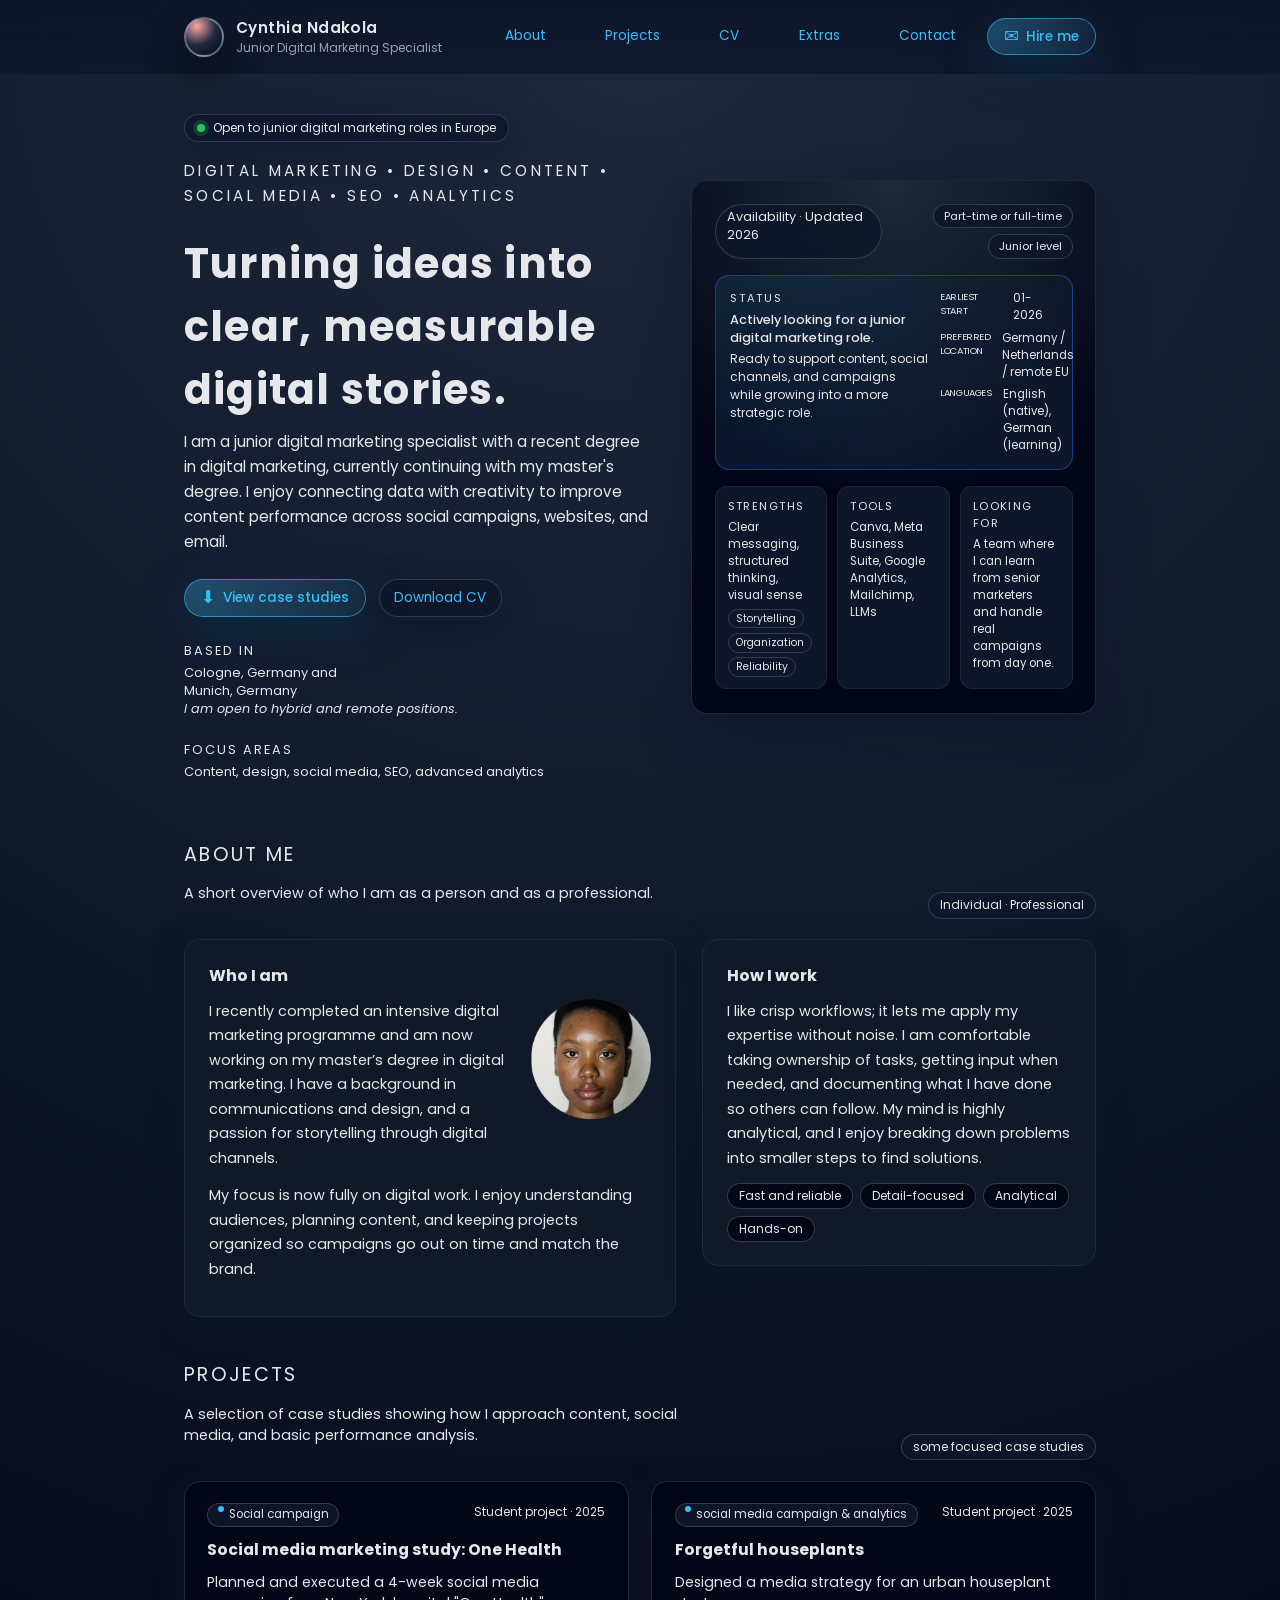
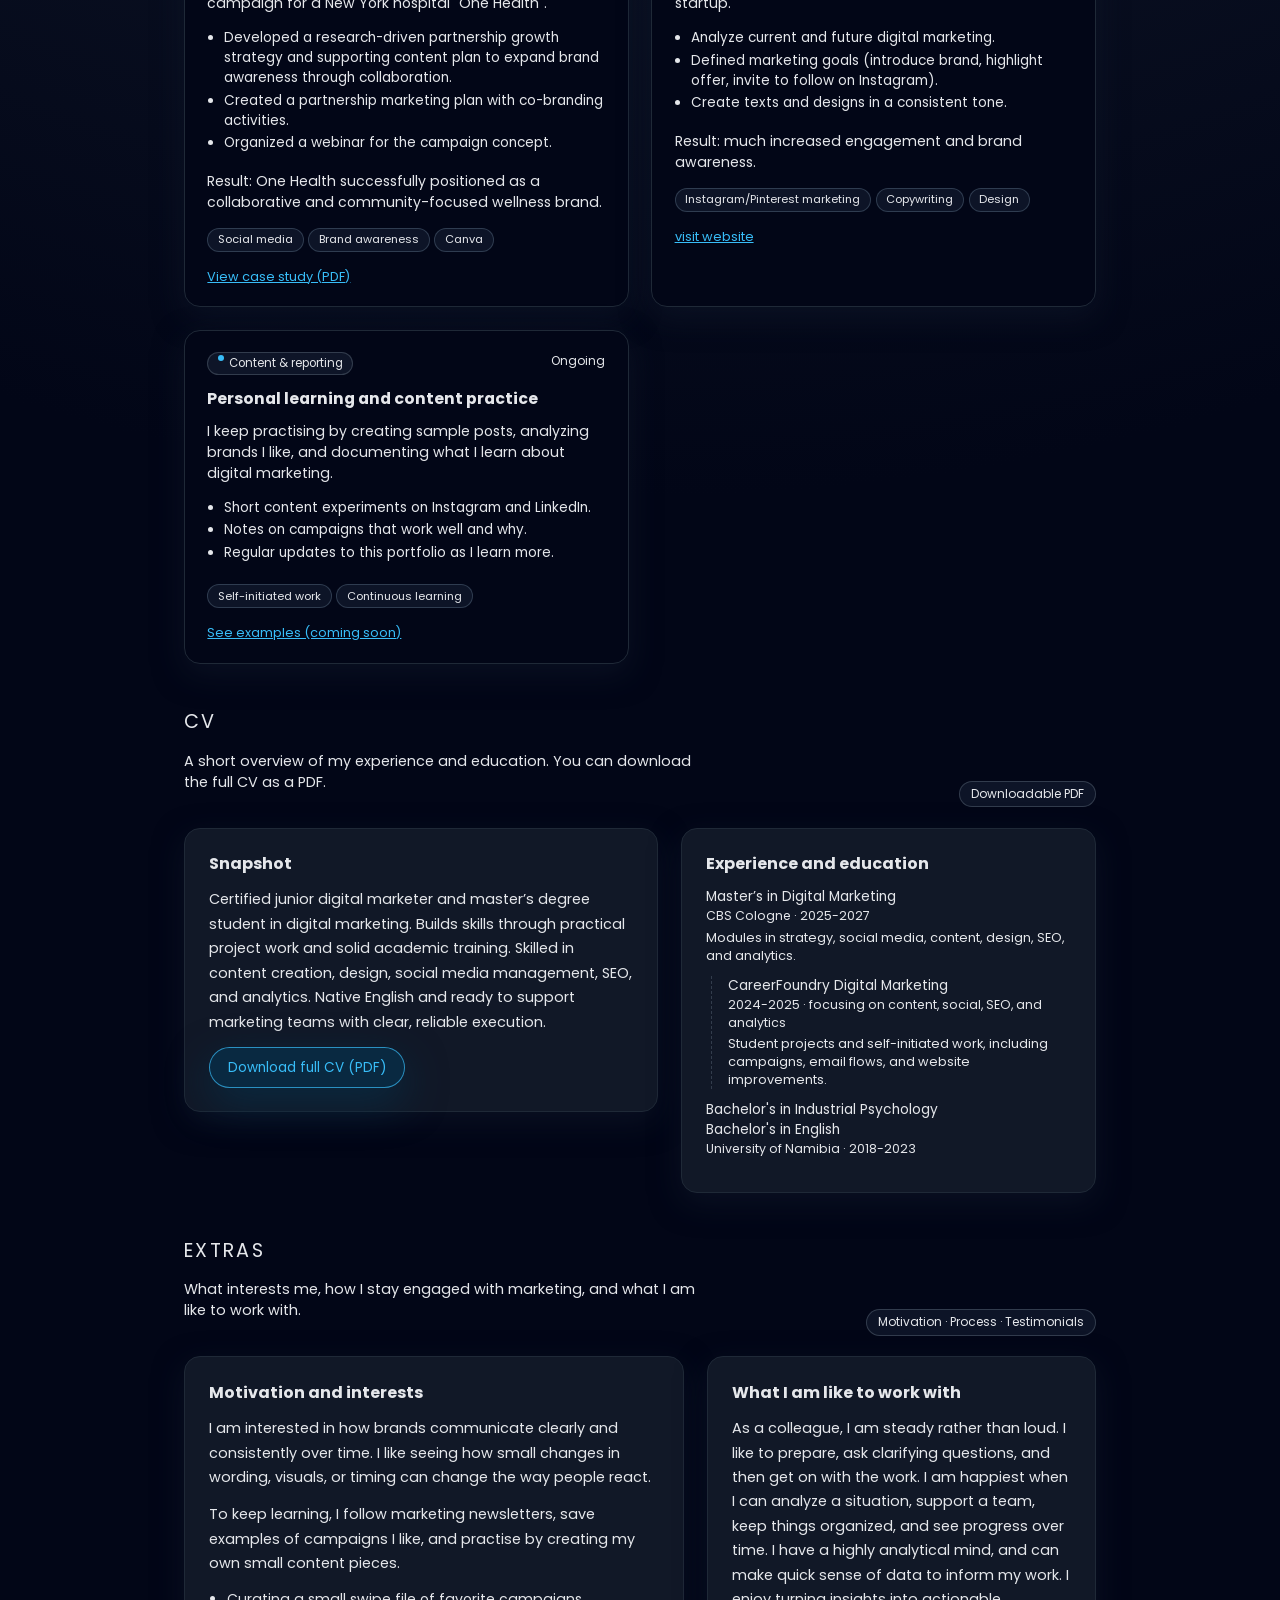
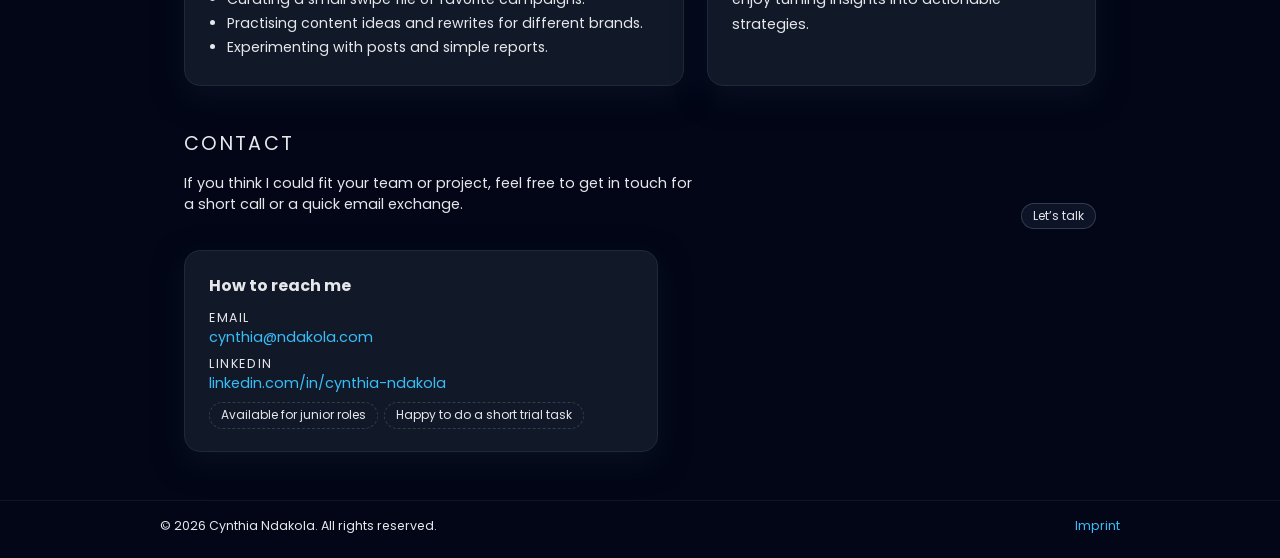
==== index.html @ d436a1d3 "move picture down" ====
<!DOCTYPE html>
<html lang="en">
<head>
  <meta charset="UTF-8">
  <title>Cynthia Ndakola – Junior Digital Marketing Specialist</title>
  <meta name="viewport" content="width=device-width, initial-scale=1">
  <meta name="description" content="Portfolio and CV of junior digital marketing specialist Cynthia Ndakola.">
  <link href="https://fonts.googleapis.com/css2?family=Poppins:wght@400;500;600;700&display=swap" rel="stylesheet">
  <style>
    :root {
      --bg: #0f172a;
      --bg-alt: #111827;
      --card: #020617;
      --accent: #38bdf8;
      --accent-soft: rgba(56, 189, 248, 0.12);
      --text: #e5e7eb;
      --muted: #9ca3af;
      --border: #1f2937;
      --radius-lg: 16px;
      --radius-full: 999px;
      --shadow-soft: 0 18px 45px rgba(15, 23, 42, 0.75);
      --shadow-subtle: 0 10px 30px rgba(15, 23, 42, 0.6);
      --max-width: 960px;
    }

    * {
      box-sizing: border-box;
    }

    body {
      margin: 0;
      font-family: 'Poppins', system-ui, -apple-system, BlinkMacSystemFont, "SF Pro Text", "Segoe UI", sans-serif;
      background: radial-gradient(circle at top, #1e293b 0, #020617 55%, #020617 100%);
      color: var(--text);
      -webkit-font-smoothing: antialiased;
    }

    a {
      color: var(--accent);
      text-decoration: none;
    }

    a:hover {
      text-decoration: underline;
    }

    .page {
      min-height: 100vh;
      display: flex;
      flex-direction: column;
    }

    header {
      position: sticky;
      top: 0;
      z-index: 20;
      backdrop-filter: blur(18px);
      background: linear-gradient(to bottom, rgba(15, 23, 42, 0.98), rgba(15, 23, 42, 0.9));
      border-bottom: 1px solid rgba(15, 23, 42, 0.9);
    }

    .nav-inner {
      max-width: var(--max-width);
      margin: 0 auto;
      padding: 1rem 1.5rem;
      display: flex;
      align-items: center;
      justify-content: space-between;
      gap: 1.5rem;
    }

    .nav-brand {
      display: flex;
      align-items: center;
      gap: 0.75rem;
    }

    .avatar {
      width: 40px;
      height: 40px;
      border-radius: 50%;
      border: 2px solid rgba(148, 163, 184, 0.6);
      background: radial-gradient(circle at 30% 20%, #fca5a5, #1e293b 50%, #020617 100%);
      box-shadow: 0 0 0 1px rgba(15, 23, 42, 0.8), 0 18px 35px rgba(0, 0, 0, 0.6);
    }

    .nav-title {
      font-size: 0.95rem;
      font-weight: 600;
      letter-spacing: 0.03em;
    }

    .nav-subtitle {
      font-size: 0.75rem;
      color: var(--muted);
    }

    nav ul {
      display: flex;
      list-style: none;
      padding: 0;
      margin: 0;
      gap: 1rem;
      font-size: 0.85rem;
    }

    nav a {
      padding: 0.4rem 0.9rem;
      border-radius: var(--radius-full);
      border: 1px solid transparent;
      background: transparent;
      text-decoration: none;
      colour: var(--text);
      display: inline-flex;
      align-items: center;
      gap: 0.4rem;
    }

    nav a span.dot {
      width: 6px;
      height: 6px;
      border-radius: 50%;
      background: var(--accent);
      opacity: 0;
      transform: scale(0.5);
      transition: opacity 0.18s ease, transform 0.18s ease;
    }

    nav a:hover span.dot,
    nav a:focus-visible span.dot {
      opacity: 1;
      transform: scale(1);
    }

    nav a:hover,
    nav a:focus-visible {
      background: rgba(15, 23, 42, 0.8);
      border-color: rgba(55, 65, 81, 0.9);
      outline: none;
    }

    .primary-btn {
      padding: 0.45rem 1rem;
      border-radius: var(--radius-full);
      border: 1px solid rgba(56, 189, 248, 0.6);
      background: radial-gradient(circle at 0 0, rgba(56, 189, 248, 0.32), rgba(56, 189, 248, 0.08));
      colour: var(--text);
      font-size: 0.85rem;
      font-weight: 500;
      display: inline-flex;
      align-items: center;
      gap: 0.45rem;
      text-decoration: none;
      box-shadow: 0 14px 40px rgba(8, 47, 73, 0.7);
      transition: transform 0.16s ease, box-shadow 0.16s ease, border-color 0.16s ease;
    }

    .primary-btn:hover {
      transform: translateY(-1px);
      box-shadow: 0 18px 50px rgba(8, 47, 73, 0.9);
      border-color: rgba(56, 189, 248, 0.95);
      text-decoration: none;
    }

    .primary-btn-icon {
      font-size: 1.1rem;
      line-height: 1;
    }

    main {
      flex: 1;
    }

    .hero {
      max-width: var(--max-width);
      margin: 0 auto;
      padding: 2.5rem 1.5rem 1.5rem;
      display: grid;
      grid-template-columns: minmax(0, 3fr) minmax(0, 2.6fr);
      gap: 2.5rem;
      align-items: center;
    }

    .hero-intro {
      position: relative;
    }

    .hero-badge {
      display: inline-flex;
      align-items: center;
      gap: 0.5rem;
      padding: 0.25rem 0.75rem;
      border-radius: var(--radius-full);
      background: rgba(15, 23, 42, 0.85);
      border: 1px solid rgba(55, 65, 81, 0.8);
      box-shadow: var(--shadow-subtle);
      font-size: 0.75rem;
      colour: var(--muted);
      margin-bottom: 1rem;
    }

    .hero-badge-dot {
      width: 8px;
      height: 8px;
      border-radius: 50%;
      background: #22c55e;
      box-shadow: 0 0 0 4px rgba(34, 197, 94, 0.2);
    }

    .hero h1 {
      margin: 0 0 0.5rem;
      font-size: clamp(2rem, 3vw + 1rem, 2.6rem);
      letter-spacing: 0.03em;
    }

    .hero-role {
      font-size: 0.95rem;
      text-transform: uppercase;
      letter-spacing: 0.22em;
      colour: var(--muted);
      margin-bottom: 1rem;
    }

    .hero p {
      margin: 0 0 1.5rem;
      colour: var(--muted);
      font-size: 0.95rem;
      line-height: 1.65;
      max-width: 32rem;
    }

    .hero-actions {
      display: flex;
      flex-wrap: wrap;
      gap: 0.8rem;
      align-items: centre;
    }

    .ghost-btn {
      padding: 0.5rem 0.9rem;
      border-radius: var(--radius-full);
      border: 1px solid rgba(55, 65, 81, 0.9);
      background: rgba(15, 23, 42, 0.9);
      font-size: 0.85rem;
      colour: var(--muted);
      display: inline-flex;
      align-items: centre;
      gap: 0.45rem;
      text-decoration: none;
      box-shadow: 0 10px 28px rgba(15, 23, 42, 0.8);
    }

    .ghost-btn:hover {
      border-color: rgba(75, 85, 99, 1);
      text-decoration: none;
      colour: var(--text);
    }

    .hero-meta {
      display: flex;
      gap: 1.4rem;
      margin-top: 1.6rem;
      flex-wrap: wrap;
    }

    .meta-item {
      font-size: 0.8rem;
      colour: var(--muted);
    }

    .meta-label {
      text-transform: uppercase;
      letter-spacing: 0.16em;
      display: block;
      margin-bottom: 0.25rem;
      colour: #6b7280;
    }

    .hero-panel {
      position: relative;
      border-radius: var(--radius-lg);
      background: radial-gradient(circle at top, #1f2937, #020617 55%, #020617 100%);
      border: 1px solid rgba(31, 41, 55, 0.98);
      padding: 1.4rem 1.4rem 1.5rem;
      box-shadow: var(--shadow-soft);
      overflow: hidden;
    }

    .hero-panel-top {
      display: flex;
      justify-content: space-between;
      align-items: centre;
      margin-bottom: 1rem;
      font-size: 0.8rem;
    }

    .hero-pill {
      padding: 0.2rem 0.7rem;
      border-radius: var(--radius-full);
      border: 1px solid rgba(55, 65, 81, 0.9);
      background: rgba(15, 23, 42, 0.9);
      colour: var(--muted);
    }

    .hero-tags {
      display: flex;
      flex-wrap: wrap;
      gap: 0.35rem;
      font-size: 0.7rem;
      justify-content: flex-end;
    }

    .tag {
      padding: 0.18rem 0.6rem;
      border-radius: var(--radius-full);
      border: 1px solid rgba(51, 65, 85, 0.9);
      background: rgba(15, 23, 42, 0.9);
      colour: #e5e7eb;
    }

    .status-card {
      border-radius: 14px;
      border: 1px solid rgba(37, 99, 235, 0.5);
      background: radial-gradient(circle at top left, rgba(56, 189, 248, 0.1), rgba(15, 23, 42, 0.95));
      padding: 0.9rem 0.9rem;
      margin-bottom: 1rem;
      font-size: 0.8rem;
      display: grid;
      grid-template-columns: minmax(0, 1.7fr) minmax(0, 1fr);
      gap: 0.75rem;
      align-items: centre;
    }
    .status-label {
      text-transform: uppercase;
      letter-spacing: 0.16em;
      font-size: 0.7rem;
      colour: #bae6fd;
      margin-bottom: 0.25rem;
    }

    .status-main {
      colour: #e0f2fe;
      font-weight: 500;
      margin-bottom: 0.15rem;
    }

    .status-sub {
      colour: #93c5fd;
      font-size: 0.75rem;
    }

    .status-metrics {
      display: flex;
      flex-direction: column;
      gap: 0.35rem;
    }

    .metric {
      display: flex;
      /* justify-content: space-between;*/
      gap: 0.75rem;
      colour: #bfdbfe;
    }

    .metric-label {
      text-transform: uppercase;
      letter-spacing: -0.05em;
      font-size: 0.6rem;
      colour: #bae6fd;
      margin-bottom: 0.25rem;
    }

    .metric-value {
      font-size: 0.72rem;
      colour: #e0f2fe;
    }

    .mini-grid {
      display: grid;
      grid-template-columns: repeat(3, minmax(0, 1fr));
      gap: 0.6rem;
    }

    .mini-card {
      border-radius: 12px;
      border: 1px solid rgba(31, 41, 55, 0.9);
      background: rgba(15, 23, 42, 0.98);
      padding: 0.7rem 0.75rem;
      font-size: 0.72rem;
      colour: var(--muted);
    }

    .mini-label {
      display: block;
      margin-bottom: 0.25rem;
      font-size: 0.7rem;
      colour: #6b7280;
      text-transform: uppercase;
      letter-spacing: 0.13em;
    }

    .mini-value {
      colour: #e5e7eb;
    }

    .pill-row {
      display: flex;
      flex-wrap: wrap;
      gap: 0.3rem;
      margin-top: 0.3rem;
    }

    .tiny-pill {
      border-radius: 999px;
      border: 1px solid rgba(55, 65, 81, 0.9);
      padding: 0.05rem 0.45rem;
      font-size: 0.65rem;
      colour: #9ca3af;
    }

    .section {
      max-width: var(--max-width);
      margin: 0 auto;
      padding: 2.2rem 1.5rem 0.5rem;
    }

    .section-header {
      display: flex;
      justify-content: space-between;
      align-items: flex-end;
      gap: 1rem;
      margin-bottom: 1.3rem;
    }

    .section-title {
      font-size: 1.2rem;
      letter-spacing: 0.12em;
      text-transform: uppercase;
      colour: #9ca3af;
    }

    .section-subtitle {
      font-size: 0.9rem;
      colour: var(--muted);
      max-width: 32rem;
    }

    .section-chip {
      font-size: 0.75rem;
      padding: 0.2rem 0.7rem;
      border-radius: var(--radius-full);
      background: rgba(15, 23, 42, 0.9);
      border: 1px solid rgba(55, 65, 81, 0.9);
      colour: var(--muted);
    }

    .about-grid {
      display: grid;
      grid-template-columns: minmax(0, 2fr) minmax(0, 1.6fr);
      gap: 1.6rem;
      align-items: flex-start;
    }

    .card {
      background: var(--bg-alt);
      border-radius: var(--radius-lg);
      border: 1px solid var(--border);
      padding: 1.4rem 1.5rem;
      box-shadow: var(--shadow-subtle);
    }

    .card h3 {
      margin-top: 0;
      margin-bottom: 0.7rem;
      font-size: 1rem;
    }

    .card p {
      margin: 0 0 0.8rem;
      font-size: 0.9rem;
      line-height: 1.7;
      colour: var(--muted);
    }

    .pill-list {
      display: flex;
      flex-wrap: wrap;
      gap: 0.4rem;
      margin-top: 0.6rem;
    }

    .pill {
      font-size: 0.75rem;
      padding: 0.2rem 0.7rem;
      border-radius: var(--radius-full);
      border: 1px solid rgba(55, 65, 81, 0.9);
      background: rgba(2, 6, 23, 0.9);
      colour: #d1d5db;
    }

    .projects-grid {
      display: grid;
      grid-template-columns: minmax(0, 1.2fr) minmax(0, 1.2fr);
      gap: 1.4rem;
    }

    .project-card {
      border-radius: var(--radius-lg);
      border: 1px solid var(--border);
      background: var(--card);
      padding: 1.3rem 1.4rem 1.3rem;
      box-shadow: var(--shadow-subtle);
      display: flex;
      flex-direction: column;
      gap: 0.7rem;
    }

    .project-meta-row {
      display: flex;
      justify-content: space-between;
      gap: 0.6rem;
      font-size: 0.75rem;
      colour: var(--muted);
    }

    .badge {
      display: inline-flex;
      align-items: centre;
      gap: 0.3rem;
      padding: 0.15rem 0.6rem;
      border-radius: 999px;
      border: 1px solid rgba(55, 65, 81, 0.9);
      font-size: 0.72rem;
      background: rgba(15, 23, 42, 0.95);
      colour: #e5e7eb;
    }

    .badge-dot {
      width: 6px;
      height: 6px;
      border-radius: 999px;
      background: var(--accent);
    }

    .project-title {
      font-size: 0.98rem;
      margin: 0;
    }

    .project-summary {
      font-size: 0.88rem;
      colour: var(--muted);
      margin: 0;
    }

    .project-list {
      margin: 0.2rem 0 0.3rem 0;
      padding-left: 1.05rem;
      font-size: 0.85rem;
      colour: var(--muted);
    }

    .project-list li {
      margin-bottom: 0.15rem;
    }

    .project-tags {
      display: flex;
      flex-wrap: wrap;
      gap: 0.3rem;
      margin-top: 0.2rem;
    }

    .project-tag {
      font-size: 0.7rem;
      padding: 0.15rem 0.6rem;
      border-radius: 999px;
      background: rgba(15, 23, 42, 0.9);
      border: 1px solid rgba(51, 65, 85, 0.9);
      colour: #9ca3af;
    }

    .project-link-row {
      margin-top: 0.3rem;
      font-size: 0.8rem;
    }

    .project-link-row a {
      text-decoration: underline;
    }

    .resume-layout {
      display: grid;
      grid-template-columns: minmax(0, 1.6fr) minmax(0, 1.4fr);
      gap: 1.4rem;
      align-items: flex-start;
    }

    .resume-note {
      font-size: 0.85rem;
      colour: var(--muted);
      margin-top: 0.4rem;
    }

    .resume-btn {
      display: inline-flex;
      align-items: centre;
      gap: 0.5rem;
      padding: 0.6rem 1.1rem;
      border-radius: var(--radius-full);
      border: 1px solid rgba(56, 189, 248, 0.7);
      background: rgba(8, 47, 73, 0.8);
      colour: #e5e7eb;
      font-size: 0.85rem;
      text-decoration: none;
      box-shadow: 0 14px 40px rgba(8, 47, 73, 0.8);
    }

    .resume-btn:hover {
      text-decoration: none;
      border-color: rgba(56, 189, 248, 1);
    }

    .timeline {
      border-left: 1px dashed rgba(55, 65, 81, 0.9);
      padding-left: 1rem;
      margin-left: 0.3rem;
    }

    .timeline-item {
      margin-bottom: 0.7rem;
    }

    .timeline-role {
      font-size: 0.86rem;
    }

    .timeline-meta {
      font-size: 0.78rem;
      colour: var(--muted);
    }

    .timeline-bullet {
      font-size: 0.8rem;
      colour: var(--muted);
      margin-top: 0.2rem;
    }

    .extras-grid {
      display: grid;
      grid-template-columns: minmax(0, 1.8fr) minmax(0, 1.4fr);
      gap: 1.4rem;
    }

    .extras-list {
      font-size: 0.88rem;
      colour: var(--muted);
      margin: 0.2rem 0 0.3rem 0;
      padding-left: 1.1rem;
    }

    .extras-list li {
      margin-bottom: 0.2rem;
    }

    .quote {
      font-size: 0.95rem;
      colour: #e5e7eb;
      margin: 0 0 0.8rem;
    }

    .quote-meta {
      font-size: 0.8rem;
      colour: var(--muted);
    }

    .contact-layout {
      display: grid;
      grid-template-columns: minmax(0, 1.6fr) minmax(0, 1.4fr);
      gap: 1.4rem;
      align-items: flex-start;
      margin-bottom: 2.5rem;
    }

    .contact-list {
      list-style: none;
      padding: 0;
      margin: 0.4rem 0 0;
      font-size: 0.9rem;
      colour: var(--muted);
    }

    .contact-list li {
      margin-bottom: 0.4rem;
    }

    .contact-label {
      display: block;
      font-size: 0.78rem;
      text-transform: uppercase;
      letter-spacing: 0.13em;
      colour: #6b7280;
    }

    .contact-chip-row {
      display: flex;
      flex-wrap: wrap;
      gap: 0.35rem;
      margin-top: 0.5rem;
    }

    .contact-chip {
      font-size: 0.75rem;
      padding: 0.22rem 0.7rem;
      border-radius: 999px;
      border: 1px dashed rgba(55, 65, 81, 0.9);
      colour: var(--muted);
    }

    .contact-card {
      border-radius: var(--radius-lg);
      border: 1px dashed rgba(55, 65, 81, 1);
      background: rgba(15, 23, 42, 0.9);
      padding: 1.2rem 1.3rem;
      font-size: 0.86rem;
      colour: var(--muted);
    }

    .contact-card label {
      display: block;
      font-size: 0.8rem;
      margin-bottom: 0.25rem;
      colour: #9ca3af;
    }

    .contact-card input,
    .contact-card textarea {
      width: 100%;
      border-radius: 10px;
      border: 1px solid rgba(55, 65, 81, 0.9);
      background: rgba(15, 23, 42, 0.95);
      padding: 0.45rem 0.6rem;
      font-size: 0.85rem;
      colour: #e5e7eb;
      margin-bottom: 0.65rem;
      font-family: inherit;
    }

    .contact-card textarea {
      resize: vertical;
      min-height: 80px;
    }

    .contact-card input:focus,
    .contact-card textarea:focus {
      outline: none;
      border-color: var(--accent);
      box-shadow: 0 0 0 1px rgba(56, 189, 248, 0.5);
    }

    .contact-card button {
      border-radius: var(--radius-full);
      border: 1px solid rgba(55, 65, 81, 1);
      padding: 0.55rem 1.1rem;
      background: rgba(15, 23, 42, 0.96);
      colour: #e5e7eb;
      font-size: 0.85rem;
      cursor: pointer;
    }

    .contact-card button:hover {
      border-color: rgba(75, 85, 99, 1);
    }

    footer {
      border-top: 1px solid rgba(15, 23, 42, 0.95);
      padding: 1rem 1.5rem 1.4rem;
      font-size: 0.78rem;
      colour: var(--muted);
    }

    .footer-inner {
      max-width: var(--max-width);
      margin: 0 auto;
      display: flex;
      justify-content: space-between;
      align-items: centre;
      gap: 1rem;
      flex-wrap: wrap;
    }

    @media (max-width: 840px) {
      .hero {
        grid-template-columns: minmax(0, 1fr);
        padding-top: 1.7rem;
      }
      .hero-panel {
        order: -1;
      }
      .about-grid,
      .projects-grid,
      .resume-layout,
      .extras-grid,
      .contact-layout {
        grid-template-columns: minmax(0, 1fr);
      }
      .nav-inner {
        flex-wrap: wrap;
      }
      nav ul {
        flex-wrap: wrap;
        justify-content: flex-end;
      }
      header {
        position: static;
      }
    }

    @media (max-width: 520px) {
      .nav-inner {
        padding-inline: 1rem;
      }
      .hero,
      .section {
        padding-inline: 1rem;
      }
      .hero-actions {
        flex-direction: column;
        align-items: flex-start;
      }
      .hero-meta {
        flex-direction: column;
      }
      .section-header {
        flex-direction: column;
        align-items: flex-start;
      }
    }
  </style>
</head>
<body>
  <div class="page">
    <header>
      <div class="nav-inner">
        <div class="nav-brand">
          <div class="avatar" aria-hidden="true"></div>
          <div>
            <div class="nav-title">Cynthia Ndakola</div>
            <div class="nav-subtitle">Junior Digital Marketing Specialist</div>
          </div>
        </div>
        <nav>
          <ul>
            <li><a href="#about"><span class="dot"></span> About</a></li>
            <li><a href="#projects"><span class="dot"></span> Projects</a></li>
            <li><a href="#resume"><span class="dot"></span> CV</a></li>
            <li><a href="#extras"><span class="dot"></span> Extras</a></li>
            <li><a href="#contact"><span class="dot"></span> Contact</a></li>
            <li>
              <a href="#contact" class="primary-btn">
                <span class="primary-btn-icon">✉️</span>
                Hire me
              </a>
            </li>
          </ul>
        </nav>
      </div>
    </header>

    <main>
      <section class="hero" aria-labelledby="hero-title">
        <div class="hero-intro">
          <div class="hero-badge">
            <span class="hero-badge-dot"></span>
            <span>Open to junior digital marketing roles in Europe</span>
          </div>
          <p id="hero-title" class="hero-role">Digital marketing • Design • Content • Social Media • SEO • Analytics</p>
          <h1>Turning ideas into clear, measurable digital stories.</h1>
          <p>
            I am a junior digital marketing specialist with a recent degree in digital marketing, currently continuing with my master's degree.
            I enjoy connecting data with creativity to improve content performance across social campaigns, websites, and email.
          </p>
          <div class="hero-actions">
            <a href="#projects" class="primary-btn">
              <span class="primary-btn-icon">⬇</span>
              View case studies
            </a>
            <a href="#resume" class="ghost-btn">
              <span>Download CV</span>
            </a>
          </div>
          <div class="hero-meta">
            <div class="meta-item">
              <span class="meta-label">Based in</span>
              <div><span>Cologne, Germany and</span></div>
              <div><span>Munich, Germany</span></div>
              <div><span><i>I am open to hybrid and remote positions.</i></span></div>
            </div>
            <div class="meta-item">
              <span class="meta-label">Focus areas</span>
              <span>Content, design, social media, SEO, advanced analytics</span>
            </div>
          </div>
        </div>

        <aside class="hero-panel" aria-label="Current availability and snapshot">
          <div class="hero-panel-top">
            <div class="hero-pill">Availability · Updated <span id="header-year"></div>
            <div class="hero-tags">
              <span class="tag">Part-time or full-time</span>
              <span class="tag">Junior level</span>
            </div>
          </div>

          <div class="status-card">
            <div>
              <div class="status-label">Status</div>
              <div class="status-main">Actively looking for a junior digital marketing role.</div>
              <div class="status-sub">
                Ready to support content, social channels, and campaigns while growing into a more strategic role.
              </div>
            </div>
            <div class="status-metrics">
              <div class="metric">
                <span class="metric-label">Earliest start</span>
                <span class="metric-value">01-2026</span>
              </div>
              <div class="metric">
                <span class="metric-label">Preferred location</span>
                <span class="metric-value">Germany / Netherlands / remote EU</span>
              </div>
              <div class="metric">
                <span class="metric-label">Languages</span>
                <span class="metric-value">English (native), German (learning)</span>
              </div>
            </div>
          </div>

          <div class="mini-grid">
            <div class="mini-card">
              <span class="mini-label">Strengths</span>
              <span class="mini-value">Clear messaging, structured thinking, visual sense</span>
              <div class="pill-row">
                <span class="tiny-pill">Storytelling</span>
                <span class="tiny-pill">Organization</span>
                <span class="tiny-pill">Reliability</span>
              </div>
            </div>
            <div class="mini-card">
              <span class="mini-label">Tools</span>
              <span class="mini-value">Canva, Meta Business Suite, Google Analytics, Mailchimp, LLMs</span>
            </div>
            <div class="mini-card">
              <span class="mini-label">Looking for</span>
              <span class="mini-value">A team where I can learn from senior marketers and handle real campaigns from day one.</span>
            </div>
          </div>
        </aside>
      </section>

      <section id="about" class="section" aria-labelledby="about-title">
        <div class="section-header">
          <div>
            <div class="section-title">About me</div>
            <p class="section-subtitle">
              A short overview of who I am as a person and as a professional.
            </p>
          </div>
          <div class="section-chip">Individual · Professional</div>
        </div>

        <div class="about-grid">
          <article class="card">
            <h3>Who I am</h3>
            <!--<img src="files/cynnobg2.png" align="right" style="width:120px; border-radius:12px; margin-left:1rem; margin-bottom:0.5rem; margin-top:-30px; clip-path: inset(0px 0 0 0); background-color:#888;" aria-hidden="true">-->
            <img src="files/cyncirc.png" align="right" style="width:120px; border-radius:12px; margin-left:1rem; margin-bottom:0.5rem; margin-top:0px; clip-path: inset(0px 0 0 0);" aria-hidden="true">
            <p>
              I recently completed an intensive digital marketing programme and am now working on my master’s degree in digital marketing.
              I have a background in communications and design, and a passion for storytelling through digital channels.
            </p>
            <p>
              My focus is now fully on digital work. I enjoy understanding audiences, planning content, and keeping projects
              organized so campaigns go out on time and match the brand.
            </p>
          </article>

          <article class="card">
            <h3>How I work</h3>
            <p>
              I like crisp workflows; it lets me apply my expertise without noise. 
              I am comfortable taking ownership of tasks,
              getting input when needed, and documenting what I have done so others can follow.
              My mind is highly analytical, and I enjoy breaking down problems into smaller steps to find solutions.
            </p>
            <div class="pill-list">
              <span class="pill">Fast and reliable</span>
              <span class="pill">Detail-focused</span>
              <span class="pill">Analytical</span>
              <span class="pill">Hands-on </span>
            </div>
          </article>
        </div>
      </section>

      <section id="projects" class="section" aria-labelledby="projects-title">
        <div class="section-header">
          <div>
            <div class="section-title">Projects</div>
            <p class="section-subtitle">
              A selection of case studies showing how I approach content, social media, and basic performance analysis.
            </p>
          </div>
          <div class="section-chip">some focused case studies</div>
        </div>

        <div class="projects-grid">
          <article class="project-card">
            <div class="project-meta-row">
              <span class="badge">
                <span class="badge-dot"></span>
                Social campaign
              </span>
              <span>Student project · 2025</span>
            </div>
            <h3 class="project-title">Social media marketing study: One Health</h3>
            <p class="project-summary">
              Planned and executed a 4-week social media campaign for a New York hospital "One Health".
            </p>
            <ul class="project-list">
              <li>Developed a research-driven partnership growth strategy and supporting content plan to expand brand awareness
through collaboration.</li>
              <li>Created a partnership marketing plan with co-branding activities.</li>
              <li>Organized a webinar for the campaign concept.</li>
            </ul>
            <p class="project-summary">
              Result: One Health successfully positioned as a collaborative and community-focused wellness brand.
            </p>
            <div class="project-tags">
              <span class="project-tag">Social media</span>
              <span class="project-tag">Brand awareness</span>
              <span class="project-tag">Canva</span>
            </div>
            <div class="project-link-row">
              <a href="files/social-media-marketing-case-study.pdf" aria-label="View case study deck (PDF)">View case study (PDF)</a>
            </div>
          </article>
<!--
          <article class="project-card">
            <div class="project-meta-row">
              <span class="badge">
                <span class="badge-dot"></span>
                Website & SEO
              </span>
              <span>Student project · 2025</span>
            </div>
            <h3 class="project-title">Improving visibility for a local wellness studio</h3>
            <p class="project-summary">
              Analyzed the website of a small wellness studio and created a plan to improve clarity, structure, and search visibility.
            </p>
            <ul class="project-list">
              <li>Mapped current pages and identified missing information for users.</li>
              <li>Restructured navigation and wrote clearer page copy (Homepage, Services, Contact).</li>
              <li>Researched basic keywords and suggested on-page improvements.</li>
            </ul>
            <p class="project-summary">
              Result: test implementation in the course increased time on page and reduced bounce rate in the simulation.
            </p>
            <div class="project-tags">
              <span class="project-tag">Information architecture</span>
              <span class="project-tag">Copywriting</span>
              <span class="project-tag">On-page SEO</span>
            </div>
            <div class="project-link-row">
              Case study write-up coming soon
            </div>
          </article>
        -->
          <article class="project-card">
            <div class="project-meta-row">
              <span class="badge">
                <span class="badge-dot"></span>
                social media campaign & analytics
              </span>
              <span>Student project · 2025</span>
            </div>
            <h3 class="project-title">Forgetful houseplants</h3>
            <p class="project-summary">
              Designed a media strategy for an urban houseplant startup.
            </p>
            <ul class="project-list">
              <li>Analyze current and future digital marketing.</li>
              <li>Defined marketing goals (introduce brand, highlight offer, invite to follow on Instagram).</li>
              <li>Create texts and designs in a consistent tone.</li>
            </ul>
            <p class="project-summary">
              Result: much increased engagement and brand awareness.
            </p>
            <div class="project-tags">
              <span class="project-tag">Instagram/Pinterest marketing</span>
              <span class="project-tag">Copywriting</span>
              <span class="project-tag">Design</span>
            </div>
            <div class="project-link-row">
              <a href="https://leafyhaven.wordpress.com/2025/07/31/hard-to-kill-plants/" aria-label="Leafy Haven">visit website</a>
            </div>
          </article>

          <article class="project-card">
            <div class="project-meta-row">
              <span class="badge">
                <span class="badge-dot"></span>
                Content & reporting
              </span>
              <span>Ongoing</span>
            </div>
            <h3 class="project-title">Personal learning and content practice</h3>
            <p class="project-summary">
              I keep practising by creating sample posts, analyzing brands I like, and documenting what I learn about digital marketing.
            </p>
            <ul class="project-list">
              <li>Short content experiments on Instagram and LinkedIn.</li>
              <li>Notes on campaigns that work well and why.</li>
              <li>Regular updates to this portfolio as I learn more.</li>
            </ul>
            <div class="project-tags">
              <span class="project-tag">Self-initiated work</span>
              <span class="project-tag">Continuous learning</span>
            </div>
            <div class="project-link-row">
              <a href="#" aria-label="Go to personal content experiments">See examples (coming soon)</a>
            </div>
          </article>
        </div>
      </section>

      <section id="resume" class="section" aria-labelledby="resume-title">
        <div class="section-header">
          <div>
            <div class="section-title">CV</div>
            <p class="section-subtitle">
              A short overview of my experience and education. You can download the full CV as a PDF.
            </p>
          </div>
          <div class="section-chip">Downloadable PDF</div>
        </div>

        <div class="resume-layout">
          <article class="card">
            <h3>Snapshot</h3>
            <p>
              Certified junior digital marketer and master’s degree student in digital marketing. Builds skills through practical project work and solid academic training. Skilled in content creation, design, social media management, SEO, and analytics. Native English and ready to support marketing teams with clear, reliable execution.
            </p>
            <a href="files/cynthiandakola-resume.pdf" class="resume-btn" download>
              <span>Download full CV (PDF)</span>
            </a>
          </article>

          <article class="card">
            <h3>Experience and education</h3>
              <div class="timeline-item">
                <div class="timeline-role">Master’s in Digital Marketing</div>
                <div class="timeline-meta">CBS Cologne · 2025-2027</div>
                <div class="timeline-bullet">
                  Modules in strategy, social media, content, design, SEO, and analytics.
                </div>
              </div>

            <div class="timeline">
              <div class="timeline-item">
                <div class="timeline-role">CareerFoundry Digital Marketing</div>
                <div class="timeline-meta">2024-2025 · focusing on content, social, SEO, and analytics</div>
                <div class="timeline-bullet">
                  Student projects and self-initiated work, including campaigns, email flows, and website improvements.
                </div>
              </div>
            </div>
              <div class="timeline-item">
                <div class="timeline-role">Bachelor's in Industrial Psychology</div>
                <div class="timeline-role">Bachelor's in English</div>
                <div class="timeline-meta">University of Namibia · 2018-2023</div>
              </div>

          </article>
        </div>
      </section>

      <section id="extras" class="section" aria-labelledby="extras-title">
        <div class="section-header">
          <div>
            <div class="section-title">Extras</div>
            <p class="section-subtitle">
              What interests me, how I stay engaged with marketing, and what I am like to work with.
            </p>
          </div>
          <div class="section-chip">Motivation · Process · Testimonials</div>
        </div>

        <div class="extras-grid">
          <article class="card">
            <h3>Motivation and interests</h3>
            <p>
              I am interested in how brands communicate clearly and consistently over time. I like seeing how small changes
              in wording, visuals, or timing can change the way people react.
            </p>
            <p>
              To keep learning, I follow marketing newsletters, save examples of campaigns I like, and practise by creating
              my own small content pieces.
            </p>
            <ul class="extras-list">
              <li>Curating a small swipe file of favorite campaigns.</li>
              <li>Practising content ideas and rewrites for different brands.</li>
              <li>Experimenting with posts and simple reports.</li>
            </ul>
          </article>

          <article class="card">
            <h3>What I am like to work with</h3>
            <p>
              As a colleague, I am steady rather than loud. I like to prepare, ask clarifying questions, and then get on with the work.
              I am happiest when I can analyze a situation, support a team, keep things organized, and see progress over time.
              I have a highly analytical mind, and can make quick sense of data to inform my work. I enjoy turning insights into actionable strategies.
            </p>
          </article>
        </div>
      </section>

      <section id="contact" class="section" aria-labelledby="contact-title">
        <div class="section-header">
          <div>
            <div class="section-title">Contact</div>
            <p class="section-subtitle">
              If you think I could fit your team or project, feel free to get in touch for a short call or a quick email exchange.
            </p>
          </div>
          <div class="section-chip">Let’s talk</div>
        </div>

        <div class="contact-layout">
          <article class="card">
            <h3>How to reach me</h3>
            <ul class="contact-list">
              <li>
                <span class="contact-label">Email</span>
<a id="cm" href="#">[email protected]</a>
<script>
  const u = "cynthia";
  const d = "ndakola.com";
  const a = document.getElementById("cm");
  a.href = "mailto:" + u + "@" + d;
  a.textContent = u + "@" + d;
</script>              </li>
              <li>
                <span class="contact-label">LinkedIn</span>
                <a href="https://www.linkedin.com/in/cynthia-ndakola/" target="_blank" rel="noopener">
                  linkedin.com/in/cynthia-ndakola
                </a>
              </li>
            </ul>
            <div class="contact-chip-row">
              <span class="contact-chip">Available for junior roles</span>
              <span class="contact-chip">Happy to do a short trial task</span>
            </div>
          </article>

        </div>
      </section>
    </main>

    <footer>
      <div class="footer-inner">
        <span id="footer-year">© Cynthia Ndakola. All rights reserved.</span>
        <span><a href="imprint.html">Imprint</a></span>
      </div>
      <script>
        const year = new Date().getFullYear();
        document.getElementById('footer-year').textContent = `© ${year} Cynthia Ndakola. All rights reserved.`;
        document.getElementById('header-year').textContent = `${year}`;
      </script>
    </footer>
  </div>
</body>
</html>
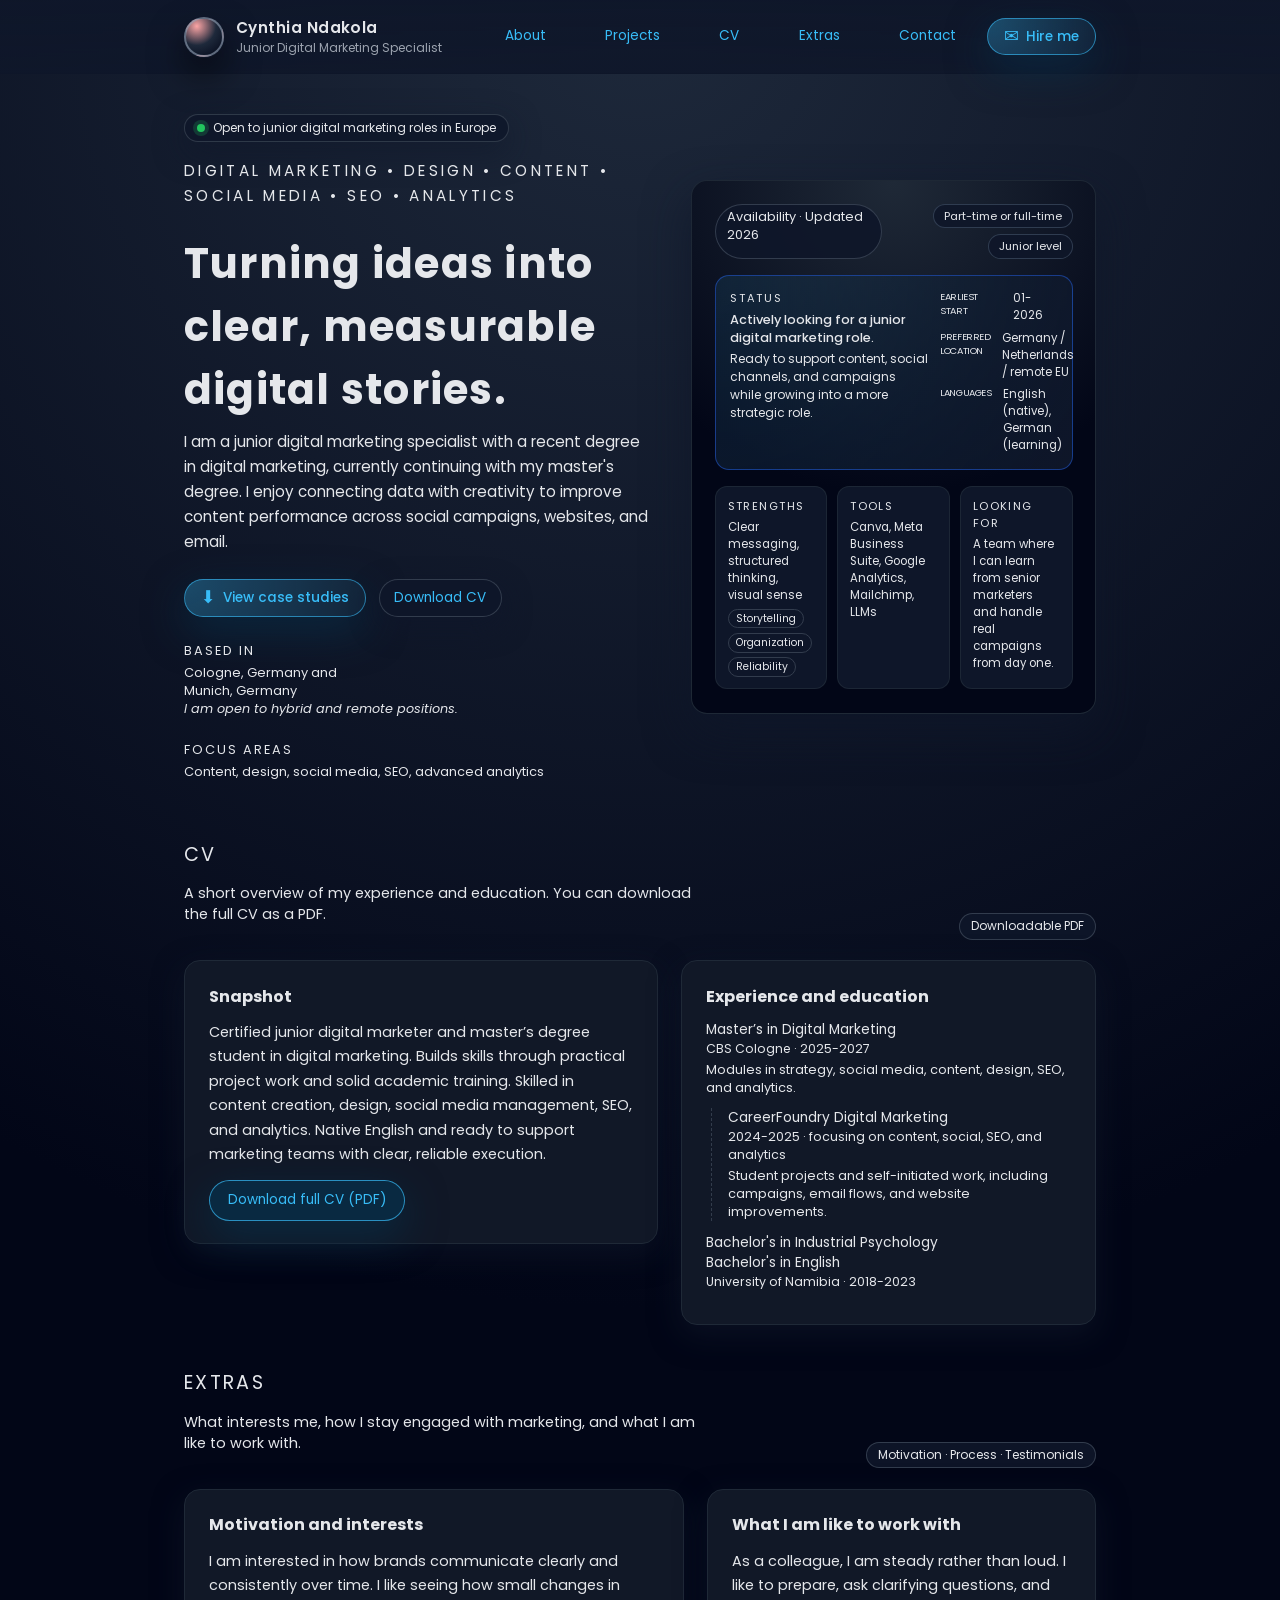
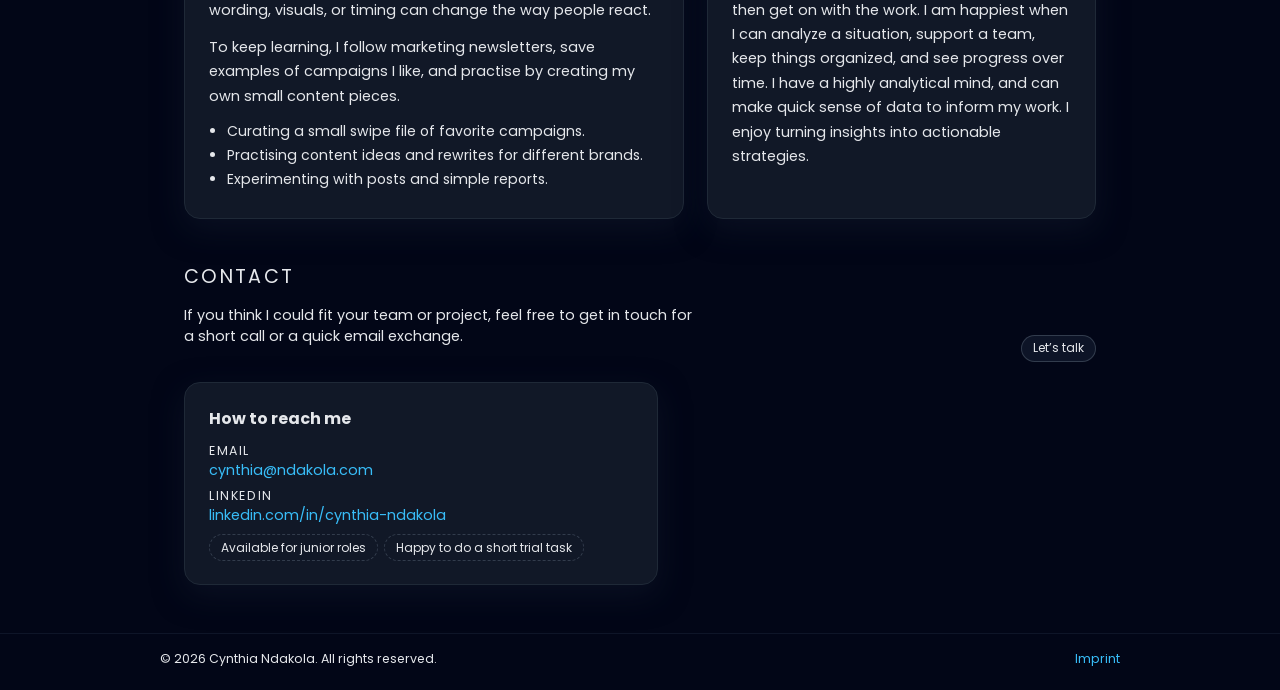
==== commit c601ea5a: "updated structure" ====
--- a/index.html
+++ b/index.html
@@ -6,837 +6,7 @@
   <meta name="viewport" content="width=device-width, initial-scale=1">
   <meta name="description" content="Portfolio and CV of junior digital marketing specialist Cynthia Ndakola.">
   <link href="https://fonts.googleapis.com/css2?family=Poppins:wght@400;500;600;700&display=swap" rel="stylesheet">
-  <style>
-    :root {
-      --bg: #0f172a;
-      --bg-alt: #111827;
-      --card: #020617;
-      --accent: #38bdf8;
-      --accent-soft: rgba(56, 189, 248, 0.12);
-      --text: #e5e7eb;
-      --muted: #9ca3af;
-      --border: #1f2937;
-      --radius-lg: 16px;
-      --radius-full: 999px;
-      --shadow-soft: 0 18px 45px rgba(15, 23, 42, 0.75);
-      --shadow-subtle: 0 10px 30px rgba(15, 23, 42, 0.6);
-      --max-width: 960px;
-    }
-
-    * {
-      box-sizing: border-box;
-    }
-
-    body {
-      margin: 0;
-      font-family: 'Poppins', system-ui, -apple-system, BlinkMacSystemFont, "SF Pro Text", "Segoe UI", sans-serif;
-      background: radial-gradient(circle at top, #1e293b 0, #020617 55%, #020617 100%);
-      color: var(--text);
-      -webkit-font-smoothing: antialiased;
-    }
-
-    a {
-      color: var(--accent);
-      text-decoration: none;
-    }
-
-    a:hover {
-      text-decoration: underline;
-    }
-
-    .page {
-      min-height: 100vh;
-      display: flex;
-      flex-direction: column;
-    }
-
-    header {
-      position: sticky;
-      top: 0;
-      z-index: 20;
-      backdrop-filter: blur(18px);
-      background: linear-gradient(to bottom, rgba(15, 23, 42, 0.98), rgba(15, 23, 42, 0.9));
-      border-bottom: 1px solid rgba(15, 23, 42, 0.9);
-    }
-
-    .nav-inner {
-      max-width: var(--max-width);
-      margin: 0 auto;
-      padding: 1rem 1.5rem;
-      display: flex;
-      align-items: center;
-      justify-content: space-between;
-      gap: 1.5rem;
-    }
-
-    .nav-brand {
-      display: flex;
-      align-items: center;
-      gap: 0.75rem;
-    }
-
-    .avatar {
-      width: 40px;
-      height: 40px;
-      border-radius: 50%;
-      border: 2px solid rgba(148, 163, 184, 0.6);
-      background: radial-gradient(circle at 30% 20%, #fca5a5, #1e293b 50%, #020617 100%);
-      box-shadow: 0 0 0 1px rgba(15, 23, 42, 0.8), 0 18px 35px rgba(0, 0, 0, 0.6);
-    }
-
-    .nav-title {
-      font-size: 0.95rem;
-      font-weight: 600;
-      letter-spacing: 0.03em;
-    }
-
-    .nav-subtitle {
-      font-size: 0.75rem;
-      color: var(--muted);
-    }
-
-    nav ul {
-      display: flex;
-      list-style: none;
-      padding: 0;
-      margin: 0;
-      gap: 1rem;
-      font-size: 0.85rem;
-    }
-
-    nav a {
-      padding: 0.4rem 0.9rem;
-      border-radius: var(--radius-full);
-      border: 1px solid transparent;
-      background: transparent;
-      text-decoration: none;
-      colour: var(--text);
-      display: inline-flex;
-      align-items: center;
-      gap: 0.4rem;
-    }
-
-    nav a span.dot {
-      width: 6px;
-      height: 6px;
-      border-radius: 50%;
-      background: var(--accent);
-      opacity: 0;
-      transform: scale(0.5);
-      transition: opacity 0.18s ease, transform 0.18s ease;
-    }
-
-    nav a:hover span.dot,
-    nav a:focus-visible span.dot {
-      opacity: 1;
-      transform: scale(1);
-    }
-
-    nav a:hover,
-    nav a:focus-visible {
-      background: rgba(15, 23, 42, 0.8);
-      border-color: rgba(55, 65, 81, 0.9);
-      outline: none;
-    }
-
-    .primary-btn {
-      padding: 0.45rem 1rem;
-      border-radius: var(--radius-full);
-      border: 1px solid rgba(56, 189, 248, 0.6);
-      background: radial-gradient(circle at 0 0, rgba(56, 189, 248, 0.32), rgba(56, 189, 248, 0.08));
-      colour: var(--text);
-      font-size: 0.85rem;
-      font-weight: 500;
-      display: inline-flex;
-      align-items: center;
-      gap: 0.45rem;
-      text-decoration: none;
-      box-shadow: 0 14px 40px rgba(8, 47, 73, 0.7);
-      transition: transform 0.16s ease, box-shadow 0.16s ease, border-color 0.16s ease;
-    }
-
-    .primary-btn:hover {
-      transform: translateY(-1px);
-      box-shadow: 0 18px 50px rgba(8, 47, 73, 0.9);
-      border-color: rgba(56, 189, 248, 0.95);
-      text-decoration: none;
-    }
-
-    .primary-btn-icon {
-      font-size: 1.1rem;
-      line-height: 1;
-    }
-
-    main {
-      flex: 1;
-    }
-
-    .hero {
-      max-width: var(--max-width);
-      margin: 0 auto;
-      padding: 2.5rem 1.5rem 1.5rem;
-      display: grid;
-      grid-template-columns: minmax(0, 3fr) minmax(0, 2.6fr);
-      gap: 2.5rem;
-      align-items: center;
-    }
-
-    .hero-intro {
-      position: relative;
-    }
-
-    .hero-badge {
-      display: inline-flex;
-      align-items: center;
-      gap: 0.5rem;
-      padding: 0.25rem 0.75rem;
-      border-radius: var(--radius-full);
-      background: rgba(15, 23, 42, 0.85);
-      border: 1px solid rgba(55, 65, 81, 0.8);
-      box-shadow: var(--shadow-subtle);
-      font-size: 0.75rem;
-      colour: var(--muted);
-      margin-bottom: 1rem;
-    }
-
-    .hero-badge-dot {
-      width: 8px;
-      height: 8px;
-      border-radius: 50%;
-      background: #22c55e;
-      box-shadow: 0 0 0 4px rgba(34, 197, 94, 0.2);
-    }
-
-    .hero h1 {
-      margin: 0 0 0.5rem;
-      font-size: clamp(2rem, 3vw + 1rem, 2.6rem);
-      letter-spacing: 0.03em;
-    }
-
-    .hero-role {
-      font-size: 0.95rem;
-      text-transform: uppercase;
-      letter-spacing: 0.22em;
-      colour: var(--muted);
-      margin-bottom: 1rem;
-    }
-
-    .hero p {
-      margin: 0 0 1.5rem;
-      colour: var(--muted);
-      font-size: 0.95rem;
-      line-height: 1.65;
-      max-width: 32rem;
-    }
-
-    .hero-actions {
-      display: flex;
-      flex-wrap: wrap;
-      gap: 0.8rem;
-      align-items: centre;
-    }
-
-    .ghost-btn {
-      padding: 0.5rem 0.9rem;
-      border-radius: var(--radius-full);
-      border: 1px solid rgba(55, 65, 81, 0.9);
-      background: rgba(15, 23, 42, 0.9);
-      font-size: 0.85rem;
-      colour: var(--muted);
-      display: inline-flex;
-      align-items: centre;
-      gap: 0.45rem;
-      text-decoration: none;
-      box-shadow: 0 10px 28px rgba(15, 23, 42, 0.8);
-    }
-
-    .ghost-btn:hover {
-      border-color: rgba(75, 85, 99, 1);
-      text-decoration: none;
-      colour: var(--text);
-    }
-
-    .hero-meta {
-      display: flex;
-      gap: 1.4rem;
-      margin-top: 1.6rem;
-      flex-wrap: wrap;
-    }
-
-    .meta-item {
-      font-size: 0.8rem;
-      colour: var(--muted);
-    }
-
-    .meta-label {
-      text-transform: uppercase;
-      letter-spacing: 0.16em;
-      display: block;
-      margin-bottom: 0.25rem;
-      colour: #6b7280;
-    }
-
-    .hero-panel {
-      position: relative;
-      border-radius: var(--radius-lg);
-      background: radial-gradient(circle at top, #1f2937, #020617 55%, #020617 100%);
-      border: 1px solid rgba(31, 41, 55, 0.98);
-      padding: 1.4rem 1.4rem 1.5rem;
-      box-shadow: var(--shadow-soft);
-      overflow: hidden;
-    }
-
-    .hero-panel-top {
-      display: flex;
-      justify-content: space-between;
-      align-items: centre;
-      margin-bottom: 1rem;
-      font-size: 0.8rem;
-    }
-
-    .hero-pill {
-      padding: 0.2rem 0.7rem;
-      border-radius: var(--radius-full);
-      border: 1px solid rgba(55, 65, 81, 0.9);
-      background: rgba(15, 23, 42, 0.9);
-      colour: var(--muted);
-    }
-
-    .hero-tags {
-      display: flex;
-      flex-wrap: wrap;
-      gap: 0.35rem;
-      font-size: 0.7rem;
-      justify-content: flex-end;
-    }
-
-    .tag {
-      padding: 0.18rem 0.6rem;
-      border-radius: var(--radius-full);
-      border: 1px solid rgba(51, 65, 85, 0.9);
-      background: rgba(15, 23, 42, 0.9);
-      colour: #e5e7eb;
-    }
-
-    .status-card {
-      border-radius: 14px;
-      border: 1px solid rgba(37, 99, 235, 0.5);
-      background: radial-gradient(circle at top left, rgba(56, 189, 248, 0.1), rgba(15, 23, 42, 0.95));
-      padding: 0.9rem 0.9rem;
-      margin-bottom: 1rem;
-      font-size: 0.8rem;
-      display: grid;
-      grid-template-columns: minmax(0, 1.7fr) minmax(0, 1fr);
-      gap: 0.75rem;
-      align-items: centre;
-    }
-    .status-label {
-      text-transform: uppercase;
-      letter-spacing: 0.16em;
-      font-size: 0.7rem;
-      colour: #bae6fd;
-      margin-bottom: 0.25rem;
-    }
-
-    .status-main {
-      colour: #e0f2fe;
-      font-weight: 500;
-      margin-bottom: 0.15rem;
-    }
-
-    .status-sub {
-      colour: #93c5fd;
-      font-size: 0.75rem;
-    }
-
-    .status-metrics {
-      display: flex;
-      flex-direction: column;
-      gap: 0.35rem;
-    }
-
-    .metric {
-      display: flex;
-      /* justify-content: space-between;*/
-      gap: 0.75rem;
-      colour: #bfdbfe;
-    }
-
-    .metric-label {
-      text-transform: uppercase;
-      letter-spacing: -0.05em;
-      font-size: 0.6rem;
-      colour: #bae6fd;
-      margin-bottom: 0.25rem;
-    }
-
-    .metric-value {
-      font-size: 0.72rem;
-      colour: #e0f2fe;
-    }
-
-    .mini-grid {
-      display: grid;
-      grid-template-columns: repeat(3, minmax(0, 1fr));
-      gap: 0.6rem;
-    }
-
-    .mini-card {
-      border-radius: 12px;
-      border: 1px solid rgba(31, 41, 55, 0.9);
-      background: rgba(15, 23, 42, 0.98);
-      padding: 0.7rem 0.75rem;
-      font-size: 0.72rem;
-      colour: var(--muted);
-    }
-
-    .mini-label {
-      display: block;
-      margin-bottom: 0.25rem;
-      font-size: 0.7rem;
-      colour: #6b7280;
-      text-transform: uppercase;
-      letter-spacing: 0.13em;
-    }
-
-    .mini-value {
-      colour: #e5e7eb;
-    }
-
-    .pill-row {
-      display: flex;
-      flex-wrap: wrap;
-      gap: 0.3rem;
-      margin-top: 0.3rem;
-    }
-
-    .tiny-pill {
-      border-radius: 999px;
-      border: 1px solid rgba(55, 65, 81, 0.9);
-      padding: 0.05rem 0.45rem;
-      font-size: 0.65rem;
-      colour: #9ca3af;
-    }
-
-    .section {
-      max-width: var(--max-width);
-      margin: 0 auto;
-      padding: 2.2rem 1.5rem 0.5rem;
-    }
-
-    .section-header {
-      display: flex;
-      justify-content: space-between;
-      align-items: flex-end;
-      gap: 1rem;
-      margin-bottom: 1.3rem;
-    }
-
-    .section-title {
-      font-size: 1.2rem;
-      letter-spacing: 0.12em;
-      text-transform: uppercase;
-      colour: #9ca3af;
-    }
-
-    .section-subtitle {
-      font-size: 0.9rem;
-      colour: var(--muted);
-      max-width: 32rem;
-    }
-
-    .section-chip {
-      font-size: 0.75rem;
-      padding: 0.2rem 0.7rem;
-      border-radius: var(--radius-full);
-      background: rgba(15, 23, 42, 0.9);
-      border: 1px solid rgba(55, 65, 81, 0.9);
-      colour: var(--muted);
-    }
-
-    .about-grid {
-      display: grid;
-      grid-template-columns: minmax(0, 2fr) minmax(0, 1.6fr);
-      gap: 1.6rem;
-      align-items: flex-start;
-    }
-
-    .card {
-      background: var(--bg-alt);
-      border-radius: var(--radius-lg);
-      border: 1px solid var(--border);
-      padding: 1.4rem 1.5rem;
-      box-shadow: var(--shadow-subtle);
-    }
-
-    .card h3 {
-      margin-top: 0;
-      margin-bottom: 0.7rem;
-      font-size: 1rem;
-    }
-
-    .card p {
-      margin: 0 0 0.8rem;
-      font-size: 0.9rem;
-      line-height: 1.7;
-      colour: var(--muted);
-    }
-
-    .pill-list {
-      display: flex;
-      flex-wrap: wrap;
-      gap: 0.4rem;
-      margin-top: 0.6rem;
-    }
-
-    .pill {
-      font-size: 0.75rem;
-      padding: 0.2rem 0.7rem;
-      border-radius: var(--radius-full);
-      border: 1px solid rgba(55, 65, 81, 0.9);
-      background: rgba(2, 6, 23, 0.9);
-      colour: #d1d5db;
-    }
-
-    .projects-grid {
-      display: grid;
-      grid-template-columns: minmax(0, 1.2fr) minmax(0, 1.2fr);
-      gap: 1.4rem;
-    }
-
-    .project-card {
-      border-radius: var(--radius-lg);
-      border: 1px solid var(--border);
-      background: var(--card);
-      padding: 1.3rem 1.4rem 1.3rem;
-      box-shadow: var(--shadow-subtle);
-      display: flex;
-      flex-direction: column;
-      gap: 0.7rem;
-    }
-
-    .project-meta-row {
-      display: flex;
-      justify-content: space-between;
-      gap: 0.6rem;
-      font-size: 0.75rem;
-      colour: var(--muted);
-    }
-
-    .badge {
-      display: inline-flex;
-      align-items: centre;
-      gap: 0.3rem;
-      padding: 0.15rem 0.6rem;
-      border-radius: 999px;
-      border: 1px solid rgba(55, 65, 81, 0.9);
-      font-size: 0.72rem;
-      background: rgba(15, 23, 42, 0.95);
-      colour: #e5e7eb;
-    }
-
-    .badge-dot {
-      width: 6px;
-      height: 6px;
-      border-radius: 999px;
-      background: var(--accent);
-    }
-
-    .project-title {
-      font-size: 0.98rem;
-      margin: 0;
-    }
-
-    .project-summary {
-      font-size: 0.88rem;
-      colour: var(--muted);
-      margin: 0;
-    }
-
-    .project-list {
-      margin: 0.2rem 0 0.3rem 0;
-      padding-left: 1.05rem;
-      font-size: 0.85rem;
-      colour: var(--muted);
-    }
-
-    .project-list li {
-      margin-bottom: 0.15rem;
-    }
-
-    .project-tags {
-      display: flex;
-      flex-wrap: wrap;
-      gap: 0.3rem;
-      margin-top: 0.2rem;
-    }
-
-    .project-tag {
-      font-size: 0.7rem;
-      padding: 0.15rem 0.6rem;
-      border-radius: 999px;
-      background: rgba(15, 23, 42, 0.9);
-      border: 1px solid rgba(51, 65, 85, 0.9);
-      colour: #9ca3af;
-    }
-
-    .project-link-row {
-      margin-top: 0.3rem;
-      font-size: 0.8rem;
-    }
-
-    .project-link-row a {
-      text-decoration: underline;
-    }
-
-    .resume-layout {
-      display: grid;
-      grid-template-columns: minmax(0, 1.6fr) minmax(0, 1.4fr);
-      gap: 1.4rem;
-      align-items: flex-start;
-    }
-
-    .resume-note {
-      font-size: 0.85rem;
-      colour: var(--muted);
-      margin-top: 0.4rem;
-    }
-
-    .resume-btn {
-      display: inline-flex;
-      align-items: centre;
-      gap: 0.5rem;
-      padding: 0.6rem 1.1rem;
-      border-radius: var(--radius-full);
-      border: 1px solid rgba(56, 189, 248, 0.7);
-      background: rgba(8, 47, 73, 0.8);
-      colour: #e5e7eb;
-      font-size: 0.85rem;
-      text-decoration: none;
-      box-shadow: 0 14px 40px rgba(8, 47, 73, 0.8);
-    }
-
-    .resume-btn:hover {
-      text-decoration: none;
-      border-color: rgba(56, 189, 248, 1);
-    }
-
-    .timeline {
-      border-left: 1px dashed rgba(55, 65, 81, 0.9);
-      padding-left: 1rem;
-      margin-left: 0.3rem;
-    }
-
-    .timeline-item {
-      margin-bottom: 0.7rem;
-    }
-
-    .timeline-role {
-      font-size: 0.86rem;
-    }
-
-    .timeline-meta {
-      font-size: 0.78rem;
-      colour: var(--muted);
-    }
-
-    .timeline-bullet {
-      font-size: 0.8rem;
-      colour: var(--muted);
-      margin-top: 0.2rem;
-    }
-
-    .extras-grid {
-      display: grid;
-      grid-template-columns: minmax(0, 1.8fr) minmax(0, 1.4fr);
-      gap: 1.4rem;
-    }
-
-    .extras-list {
-      font-size: 0.88rem;
-      colour: var(--muted);
-      margin: 0.2rem 0 0.3rem 0;
-      padding-left: 1.1rem;
-    }
-
-    .extras-list li {
-      margin-bottom: 0.2rem;
-    }
-
-    .quote {
-      font-size: 0.95rem;
-      colour: #e5e7eb;
-      margin: 0 0 0.8rem;
-    }
-
-    .quote-meta {
-      font-size: 0.8rem;
-      colour: var(--muted);
-    }
-
-    .contact-layout {
-      display: grid;
-      grid-template-columns: minmax(0, 1.6fr) minmax(0, 1.4fr);
-      gap: 1.4rem;
-      align-items: flex-start;
-      margin-bottom: 2.5rem;
-    }
-
-    .contact-list {
-      list-style: none;
-      padding: 0;
-      margin: 0.4rem 0 0;
-      font-size: 0.9rem;
-      colour: var(--muted);
-    }
-
-    .contact-list li {
-      margin-bottom: 0.4rem;
-    }
-
-    .contact-label {
-      display: block;
-      font-size: 0.78rem;
-      text-transform: uppercase;
-      letter-spacing: 0.13em;
-      colour: #6b7280;
-    }
-
-    .contact-chip-row {
-      display: flex;
-      flex-wrap: wrap;
-      gap: 0.35rem;
-      margin-top: 0.5rem;
-    }
-
-    .contact-chip {
-      font-size: 0.75rem;
-      padding: 0.22rem 0.7rem;
-      border-radius: 999px;
-      border: 1px dashed rgba(55, 65, 81, 0.9);
-      colour: var(--muted);
-    }
-
-    .contact-card {
-      border-radius: var(--radius-lg);
-      border: 1px dashed rgba(55, 65, 81, 1);
-      background: rgba(15, 23, 42, 0.9);
-      padding: 1.2rem 1.3rem;
-      font-size: 0.86rem;
-      colour: var(--muted);
-    }
-
-    .contact-card label {
-      display: block;
-      font-size: 0.8rem;
-      margin-bottom: 0.25rem;
-      colour: #9ca3af;
-    }
-
-    .contact-card input,
-    .contact-card textarea {
-      width: 100%;
-      border-radius: 10px;
-      border: 1px solid rgba(55, 65, 81, 0.9);
-      background: rgba(15, 23, 42, 0.95);
-      padding: 0.45rem 0.6rem;
-      font-size: 0.85rem;
-      colour: #e5e7eb;
-      margin-bottom: 0.65rem;
-      font-family: inherit;
-    }
-
-    .contact-card textarea {
-      resize: vertical;
-      min-height: 80px;
-    }
-
-    .contact-card input:focus,
-    .contact-card textarea:focus {
-      outline: none;
-      border-color: var(--accent);
-      box-shadow: 0 0 0 1px rgba(56, 189, 248, 0.5);
-    }
-
-    .contact-card button {
-      border-radius: var(--radius-full);
-      border: 1px solid rgba(55, 65, 81, 1);
-      padding: 0.55rem 1.1rem;
-      background: rgba(15, 23, 42, 0.96);
-      colour: #e5e7eb;
-      font-size: 0.85rem;
-      cursor: pointer;
-    }
-
-    .contact-card button:hover {
-      border-color: rgba(75, 85, 99, 1);
-    }
-
-    footer {
-      border-top: 1px solid rgba(15, 23, 42, 0.95);
-      padding: 1rem 1.5rem 1.4rem;
-      font-size: 0.78rem;
-      colour: var(--muted);
-    }
-
-    .footer-inner {
-      max-width: var(--max-width);
-      margin: 0 auto;
-      display: flex;
-      justify-content: space-between;
-      align-items: centre;
-      gap: 1rem;
-      flex-wrap: wrap;
-    }
-
-    @media (max-width: 840px) {
-      .hero {
-        grid-template-columns: minmax(0, 1fr);
-        padding-top: 1.7rem;
-      }
-      .hero-panel {
-        order: -1;
-      }
-      .about-grid,
-      .projects-grid,
-      .resume-layout,
-      .extras-grid,
-      .contact-layout {
-        grid-template-columns: minmax(0, 1fr);
-      }
-      .nav-inner {
-        flex-wrap: wrap;
-      }
-      nav ul {
-        flex-wrap: wrap;
-        justify-content: flex-end;
-      }
-      header {
-        position: static;
-      }
-    }
-
-    @media (max-width: 520px) {
-      .nav-inner {
-        padding-inline: 1rem;
-      }
-      .hero,
-      .section {
-        padding-inline: 1rem;
-      }
-      .hero-actions {
-        flex-direction: column;
-        align-items: flex-start;
-      }
-      .hero-meta {
-        flex-direction: column;
-      }
-      .section-header {
-        flex-direction: column;
-        align-items: flex-start;
-      }
-    }
-  </style>
+  <link rel="stylesheet" href="mystyles.css">
 </head>
 <body>
   <div class="page">
@@ -851,8 +21,8 @@
         </div>
         <nav>
           <ul>
-            <li><a href="#about"><span class="dot"></span> About</a></li>
-            <li><a href="#projects"><span class="dot"></span> Projects</a></li>
+            <li><a href="about.html"><span class="dot"></span> About</a></li>
+            <li><a href="projects.html"><span class="dot"></span> Projects</a></li>
             <li><a href="#resume"><span class="dot"></span> CV</a></li>
             <li><a href="#extras"><span class="dot"></span> Extras</a></li>
             <li><a href="#contact"><span class="dot"></span> Contact</a></li>
@@ -881,11 +51,11 @@
             I enjoy connecting data with creativity to improve content performance across social campaigns, websites, and email.
           </p>
           <div class="hero-actions">
-            <a href="#projects" class="primary-btn">
+            <a href="projects.html" class="primary-btn">
               <span class="primary-btn-icon">⬇</span>
               View case studies
             </a>
-            <a href="#resume" class="ghost-btn">
+            <a href="files/cynthiandakola-resume.pdf" class="ghost-btn" download>
               <span>Download CV</span>
             </a>
           </div>
@@ -958,180 +128,6 @@
         </aside>
       </section>
 
-      <section id="about" class="section" aria-labelledby="about-title">
-        <div class="section-header">
-          <div>
-            <div class="section-title">About me</div>
-            <p class="section-subtitle">
-              A short overview of who I am as a person and as a professional.
-            </p>
-          </div>
-          <div class="section-chip">Individual · Professional</div>
-        </div>
-
-        <div class="about-grid">
-          <article class="card">
-            <h3>Who I am</h3>
-            <!--<img src="files/cynnobg2.png" align="right" style="width:120px; border-radius:12px; margin-left:1rem; margin-bottom:0.5rem; margin-top:-30px; clip-path: inset(0px 0 0 0); background-color:#888;" aria-hidden="true">-->
-            <img src="files/cyncirc.png" align="right" style="width:120px; border-radius:12px; margin-left:1rem; margin-bottom:0.5rem; margin-top:0px; clip-path: inset(0px 0 0 0);" aria-hidden="true">
-            <p>
-              I recently completed an intensive digital marketing programme and am now working on my master’s degree in digital marketing.
-              I have a background in communications and design, and a passion for storytelling through digital channels.
-            </p>
-            <p>
-              My focus is now fully on digital work. I enjoy understanding audiences, planning content, and keeping projects
-              organized so campaigns go out on time and match the brand.
-            </p>
-          </article>
-
-          <article class="card">
-            <h3>How I work</h3>
-            <p>
-              I like crisp workflows; it lets me apply my expertise without noise. 
-              I am comfortable taking ownership of tasks,
-              getting input when needed, and documenting what I have done so others can follow.
-              My mind is highly analytical, and I enjoy breaking down problems into smaller steps to find solutions.
-            </p>
-            <div class="pill-list">
-              <span class="pill">Fast and reliable</span>
-              <span class="pill">Detail-focused</span>
-              <span class="pill">Analytical</span>
-              <span class="pill">Hands-on </span>
-            </div>
-          </article>
-        </div>
-      </section>
-
-      <section id="projects" class="section" aria-labelledby="projects-title">
-        <div class="section-header">
-          <div>
-            <div class="section-title">Projects</div>
-            <p class="section-subtitle">
-              A selection of case studies showing how I approach content, social media, and basic performance analysis.
-            </p>
-          </div>
-          <div class="section-chip">some focused case studies</div>
-        </div>
-
-        <div class="projects-grid">
-          <article class="project-card">
-            <div class="project-meta-row">
-              <span class="badge">
-                <span class="badge-dot"></span>
-                Social campaign
-              </span>
-              <span>Student project · 2025</span>
-            </div>
-            <h3 class="project-title">Social media marketing study: One Health</h3>
-            <p class="project-summary">
-              Planned and executed a 4-week social media campaign for a New York hospital "One Health".
-            </p>
-            <ul class="project-list">
-              <li>Developed a research-driven partnership growth strategy and supporting content plan to expand brand awareness
-through collaboration.</li>
-              <li>Created a partnership marketing plan with co-branding activities.</li>
-              <li>Organized a webinar for the campaign concept.</li>
-            </ul>
-            <p class="project-summary">
-              Result: One Health successfully positioned as a collaborative and community-focused wellness brand.
-            </p>
-            <div class="project-tags">
-              <span class="project-tag">Social media</span>
-              <span class="project-tag">Brand awareness</span>
-              <span class="project-tag">Canva</span>
-            </div>
-            <div class="project-link-row">
-              <a href="files/social-media-marketing-case-study.pdf" aria-label="View case study deck (PDF)">View case study (PDF)</a>
-            </div>
-          </article>
-<!--
-          <article class="project-card">
-            <div class="project-meta-row">
-              <span class="badge">
-                <span class="badge-dot"></span>
-                Website & SEO
-              </span>
-              <span>Student project · 2025</span>
-            </div>
-            <h3 class="project-title">Improving visibility for a local wellness studio</h3>
-            <p class="project-summary">
-              Analyzed the website of a small wellness studio and created a plan to improve clarity, structure, and search visibility.
-            </p>
-            <ul class="project-list">
-              <li>Mapped current pages and identified missing information for users.</li>
-              <li>Restructured navigation and wrote clearer page copy (Homepage, Services, Contact).</li>
-              <li>Researched basic keywords and suggested on-page improvements.</li>
-            </ul>
-            <p class="project-summary">
-              Result: test implementation in the course increased time on page and reduced bounce rate in the simulation.
-            </p>
-            <div class="project-tags">
-              <span class="project-tag">Information architecture</span>
-              <span class="project-tag">Copywriting</span>
-              <span class="project-tag">On-page SEO</span>
-            </div>
-            <div class="project-link-row">
-              Case study write-up coming soon
-            </div>
-          </article>
-        -->
-          <article class="project-card">
-            <div class="project-meta-row">
-              <span class="badge">
-                <span class="badge-dot"></span>
-                social media campaign & analytics
-              </span>
-              <span>Student project · 2025</span>
-            </div>
-            <h3 class="project-title">Forgetful houseplants</h3>
-            <p class="project-summary">
-              Designed a media strategy for an urban houseplant startup.
-            </p>
-            <ul class="project-list">
-              <li>Analyze current and future digital marketing.</li>
-              <li>Defined marketing goals (introduce brand, highlight offer, invite to follow on Instagram).</li>
-              <li>Create texts and designs in a consistent tone.</li>
-            </ul>
-            <p class="project-summary">
-              Result: much increased engagement and brand awareness.
-            </p>
-            <div class="project-tags">
-              <span class="project-tag">Instagram/Pinterest marketing</span>
-              <span class="project-tag">Copywriting</span>
-              <span class="project-tag">Design</span>
-            </div>
-            <div class="project-link-row">
-              <a href="https://leafyhaven.wordpress.com/2025/07/31/hard-to-kill-plants/" aria-label="Leafy Haven">visit website</a>
-            </div>
-          </article>
-
-          <article class="project-card">
-            <div class="project-meta-row">
-              <span class="badge">
-                <span class="badge-dot"></span>
-                Content & reporting
-              </span>
-              <span>Ongoing</span>
-            </div>
-            <h3 class="project-title">Personal learning and content practice</h3>
-            <p class="project-summary">
-              I keep practising by creating sample posts, analyzing brands I like, and documenting what I learn about digital marketing.
-            </p>
-            <ul class="project-list">
-              <li>Short content experiments on Instagram and LinkedIn.</li>
-              <li>Notes on campaigns that work well and why.</li>
-              <li>Regular updates to this portfolio as I learn more.</li>
-            </ul>
-            <div class="project-tags">
-              <span class="project-tag">Self-initiated work</span>
-              <span class="project-tag">Continuous learning</span>
-            </div>
-            <div class="project-link-row">
-              <a href="#" aria-label="Go to personal content experiments">See examples (coming soon)</a>
-            </div>
-          </article>
-        </div>
-      </section>
 
       <section id="resume" class="section" aria-labelledby="resume-title">
         <div class="section-header">
--- a/mystyles.css
+++ b/mystyles.css
@@ -0,0 +1,829 @@
+    :root {
+      --bg: #0f172a;
+      --bg-alt: #111827;
+      --card: #020617;
+      --accent: #38bdf8;
+      --accent-soft: rgba(56, 189, 248, 0.12);
+      --text: #e5e7eb;
+      --muted: #9ca3af;
+      --border: #1f2937;
+      --radius-lg: 16px;
+      --radius-full: 999px;
+      --shadow-soft: 0 18px 45px rgba(15, 23, 42, 0.75);
+      --shadow-subtle: 0 10px 30px rgba(15, 23, 42, 0.6);
+      --max-width: 960px;
+    }
+
+    * {
+      box-sizing: border-box;
+    }
+
+    body {
+      margin: 0;
+      font-family: 'Poppins', system-ui, -apple-system, BlinkMacSystemFont, "SF Pro Text", "Segoe UI", sans-serif;
+      background: radial-gradient(circle at top, #1e293b 0, #020617 55%, #020617 100%);
+      color: var(--text);
+      -webkit-font-smoothing: antialiased;
+    }
+
+    a {
+      color: var(--accent);
+      text-decoration: none;
+    }
+
+    a:hover {
+      text-decoration: underline;
+    }
+
+    .page {
+      min-height: 100vh;
+      display: flex;
+      flex-direction: column;
+    }
+
+    header {
+      position: sticky;
+      top: 0;
+      z-index: 20;
+      backdrop-filter: blur(18px);
+      background: linear-gradient(to bottom, rgba(15, 23, 42, 0.98), rgba(15, 23, 42, 0.9));
+      border-bottom: 1px solid rgba(15, 23, 42, 0.9);
+    }
+
+    .nav-inner {
+      max-width: var(--max-width);
+      margin: 0 auto;
+      padding: 1rem 1.5rem;
+      display: flex;
+      align-items: center;
+      justify-content: space-between;
+      gap: 1.5rem;
+    }
+
+    .nav-brand {
+      display: flex;
+      align-items: center;
+      gap: 0.75rem;
+    }
+
+    .avatar {
+      width: 40px;
+      height: 40px;
+      border-radius: 50%;
+      border: 2px solid rgba(148, 163, 184, 0.6);
+      background: radial-gradient(circle at 30% 20%, #fca5a5, #1e293b 50%, #020617 100%);
+      box-shadow: 0 0 0 1px rgba(15, 23, 42, 0.8), 0 18px 35px rgba(0, 0, 0, 0.6);
+    }
+
+    .nav-title {
+      font-size: 0.95rem;
+      font-weight: 600;
+      letter-spacing: 0.03em;
+    }
+
+    .nav-subtitle {
+      font-size: 0.75rem;
+      color: var(--muted);
+    }
+
+    nav ul {
+      display: flex;
+      list-style: none;
+      padding: 0;
+      margin: 0;
+      gap: 1rem;
+      font-size: 0.85rem;
+    }
+
+    nav a {
+      padding: 0.4rem 0.9rem;
+      border-radius: var(--radius-full);
+      border: 1px solid transparent;
+      background: transparent;
+      text-decoration: none;
+      colour: var(--text);
+      display: inline-flex;
+      align-items: center;
+      gap: 0.4rem;
+    }
+
+    nav a span.dot {
+      width: 6px;
+      height: 6px;
+      border-radius: 50%;
+      background: var(--accent);
+      opacity: 0;
+      transform: scale(0.5);
+      transition: opacity 0.18s ease, transform 0.18s ease;
+    }
+
+    nav a:hover span.dot,
+    nav a:focus-visible span.dot {
+      opacity: 1;
+      transform: scale(1);
+    }
+
+    nav a:hover,
+    nav a:focus-visible {
+      background: rgba(15, 23, 42, 0.8);
+      border-color: rgba(55, 65, 81, 0.9);
+      outline: none;
+    }
+
+    .primary-btn {
+      padding: 0.45rem 1rem;
+      border-radius: var(--radius-full);
+      border: 1px solid rgba(56, 189, 248, 0.6);
+      background: radial-gradient(circle at 0 0, rgba(56, 189, 248, 0.32), rgba(56, 189, 248, 0.08));
+      colour: var(--text);
+      font-size: 0.85rem;
+      font-weight: 500;
+      display: inline-flex;
+      align-items: center;
+      gap: 0.45rem;
+      text-decoration: none;
+      box-shadow: 0 14px 40px rgba(8, 47, 73, 0.7);
+      transition: transform 0.16s ease, box-shadow 0.16s ease, border-color 0.16s ease;
+    }
+
+    .primary-btn:hover {
+      transform: translateY(-1px);
+      box-shadow: 0 18px 50px rgba(8, 47, 73, 0.9);
+      border-color: rgba(56, 189, 248, 0.95);
+      text-decoration: none;
+    }
+
+    .primary-btn-icon {
+      font-size: 1.1rem;
+      line-height: 1;
+    }
+
+    main {
+      flex: 1;
+    }
+
+    .hero {
+      max-width: var(--max-width);
+      margin: 0 auto;
+      padding: 2.5rem 1.5rem 1.5rem;
+      display: grid;
+      grid-template-columns: minmax(0, 3fr) minmax(0, 2.6fr);
+      gap: 2.5rem;
+      align-items: center;
+    }
+
+    .hero-intro {
+      position: relative;
+    }
+
+    .hero-badge {
+      display: inline-flex;
+      align-items: center;
+      gap: 0.5rem;
+      padding: 0.25rem 0.75rem;
+      border-radius: var(--radius-full);
+      background: rgba(15, 23, 42, 0.85);
+      border: 1px solid rgba(55, 65, 81, 0.8);
+      box-shadow: var(--shadow-subtle);
+      font-size: 0.75rem;
+      colour: var(--muted);
+      margin-bottom: 1rem;
+    }
+
+    .hero-badge-dot {
+      width: 8px;
+      height: 8px;
+      border-radius: 50%;
+      background: #22c55e;
+      box-shadow: 0 0 0 4px rgba(34, 197, 94, 0.2);
+    }
+
+    .hero h1 {
+      margin: 0 0 0.5rem;
+      font-size: clamp(2rem, 3vw + 1rem, 2.6rem);
+      letter-spacing: 0.03em;
+    }
+
+    .hero-role {
+      font-size: 0.95rem;
+      text-transform: uppercase;
+      letter-spacing: 0.22em;
+      colour: var(--muted);
+      margin-bottom: 1rem;
+    }
+
+    .hero p {
+      margin: 0 0 1.5rem;
+      colour: var(--muted);
+      font-size: 0.95rem;
+      line-height: 1.65;
+      max-width: 32rem;
+    }
+
+    .hero-actions {
+      display: flex;
+      flex-wrap: wrap;
+      gap: 0.8rem;
+      align-items: centre;
+    }
+
+    .ghost-btn {
+      padding: 0.5rem 0.9rem;
+      border-radius: var(--radius-full);
+      border: 1px solid rgba(55, 65, 81, 0.9);
+      background: rgba(15, 23, 42, 0.9);
+      font-size: 0.85rem;
+      colour: var(--muted);
+      display: inline-flex;
+      align-items: centre;
+      gap: 0.45rem;
+      text-decoration: none;
+      box-shadow: 0 10px 28px rgba(15, 23, 42, 0.8);
+    }
+
+    .ghost-btn:hover {
+      border-color: rgba(75, 85, 99, 1);
+      text-decoration: none;
+      colour: var(--text);
+    }
+
+    .hero-meta {
+      display: flex;
+      gap: 1.4rem;
+      margin-top: 1.6rem;
+      flex-wrap: wrap;
+    }
+
+    .meta-item {
+      font-size: 0.8rem;
+      colour: var(--muted);
+    }
+
+    .meta-label {
+      text-transform: uppercase;
+      letter-spacing: 0.16em;
+      display: block;
+      margin-bottom: 0.25rem;
+      colour: #6b7280;
+    }
+
+    .hero-panel {
+      position: relative;
+      border-radius: var(--radius-lg);
+      background: radial-gradient(circle at top, #1f2937, #020617 55%, #020617 100%);
+      border: 1px solid rgba(31, 41, 55, 0.98);
+      padding: 1.4rem 1.4rem 1.5rem;
+      box-shadow: var(--shadow-soft);
+      overflow: hidden;
+    }
+
+    .hero-panel-top {
+      display: flex;
+      justify-content: space-between;
+      align-items: centre;
+      margin-bottom: 1rem;
+      font-size: 0.8rem;
+    }
+
+    .hero-pill {
+      padding: 0.2rem 0.7rem;
+      border-radius: var(--radius-full);
+      border: 1px solid rgba(55, 65, 81, 0.9);
+      background: rgba(15, 23, 42, 0.9);
+      colour: var(--muted);
+    }
+
+    .hero-tags {
+      display: flex;
+      flex-wrap: wrap;
+      gap: 0.35rem;
+      font-size: 0.7rem;
+      justify-content: flex-end;
+    }
+
+    .tag {
+      padding: 0.18rem 0.6rem;
+      border-radius: var(--radius-full);
+      border: 1px solid rgba(51, 65, 85, 0.9);
+      background: rgba(15, 23, 42, 0.9);
+      colour: #e5e7eb;
+    }
+
+    .status-card {
+      border-radius: 14px;
+      border: 1px solid rgba(37, 99, 235, 0.5);
+      background: radial-gradient(circle at top left, rgba(56, 189, 248, 0.1), rgba(15, 23, 42, 0.95));
+      padding: 0.9rem 0.9rem;
+      margin-bottom: 1rem;
+      font-size: 0.8rem;
+      display: grid;
+      grid-template-columns: minmax(0, 1.7fr) minmax(0, 1fr);
+      gap: 0.75rem;
+      align-items: centre;
+    }
+    .status-label {
+      text-transform: uppercase;
+      letter-spacing: 0.16em;
+      font-size: 0.7rem;
+      colour: #bae6fd;
+      margin-bottom: 0.25rem;
+    }
+
+    .status-main {
+      colour: #e0f2fe;
+      font-weight: 500;
+      margin-bottom: 0.15rem;
+    }
+
+    .status-sub {
+      colour: #93c5fd;
+      font-size: 0.75rem;
+    }
+
+    .status-metrics {
+      display: flex;
+      flex-direction: column;
+      gap: 0.35rem;
+    }
+
+    .metric {
+      display: flex;
+      /* justify-content: space-between;*/
+      gap: 0.75rem;
+      colour: #bfdbfe;
+    }
+
+    .metric-label {
+      text-transform: uppercase;
+      letter-spacing: -0.05em;
+      font-size: 0.6rem;
+      colour: #bae6fd;
+      margin-bottom: 0.25rem;
+    }
+
+    .metric-value {
+      font-size: 0.72rem;
+      colour: #e0f2fe;
+    }
+
+    .mini-grid {
+      display: grid;
+      grid-template-columns: repeat(3, minmax(0, 1fr));
+      gap: 0.6rem;
+    }
+
+    .mini-card {
+      border-radius: 12px;
+      border: 1px solid rgba(31, 41, 55, 0.9);
+      background: rgba(15, 23, 42, 0.98);
+      padding: 0.7rem 0.75rem;
+      font-size: 0.72rem;
+      colour: var(--muted);
+    }
+
+    .mini-label {
+      display: block;
+      margin-bottom: 0.25rem;
+      font-size: 0.7rem;
+      colour: #6b7280;
+      text-transform: uppercase;
+      letter-spacing: 0.13em;
+    }
+
+    .mini-value {
+      colour: #e5e7eb;
+    }
+
+    .pill-row {
+      display: flex;
+      flex-wrap: wrap;
+      gap: 0.3rem;
+      margin-top: 0.3rem;
+    }
+
+    .tiny-pill {
+      border-radius: 999px;
+      border: 1px solid rgba(55, 65, 81, 0.9);
+      padding: 0.05rem 0.45rem;
+      font-size: 0.65rem;
+      colour: #9ca3af;
+    }
+
+    .section {
+      max-width: var(--max-width);
+      margin: 0 auto;
+      padding: 2.2rem 1.5rem 0.5rem;
+    }
+
+    .section-header {
+      display: flex;
+      justify-content: space-between;
+      align-items: flex-end;
+      gap: 1rem;
+      margin-bottom: 1.3rem;
+    }
+
+    .section-title {
+      font-size: 1.2rem;
+      letter-spacing: 0.12em;
+      text-transform: uppercase;
+      colour: #9ca3af;
+    }
+
+    .section-subtitle {
+      font-size: 0.9rem;
+      colour: var(--muted);
+      max-width: 32rem;
+    }
+
+    .section-chip {
+      font-size: 0.75rem;
+      padding: 0.2rem 0.7rem;
+      border-radius: var(--radius-full);
+      background: rgba(15, 23, 42, 0.9);
+      border: 1px solid rgba(55, 65, 81, 0.9);
+      colour: var(--muted);
+    }
+
+    .about-grid {
+      display: grid;
+      grid-template-columns: minmax(0, 2fr) minmax(0, 1.6fr);
+      gap: 1.6rem;
+      align-items: flex-start;
+    }
+
+    .card {
+      background: var(--bg-alt);
+      border-radius: var(--radius-lg);
+      border: 1px solid var(--border);
+      padding: 1.4rem 1.5rem;
+      box-shadow: var(--shadow-subtle);
+    }
+
+    .card h3 {
+      margin-top: 0;
+      margin-bottom: 0.7rem;
+      font-size: 1rem;
+    }
+
+    .card p {
+      margin: 0 0 0.8rem;
+      font-size: 0.9rem;
+      line-height: 1.7;
+      colour: var(--muted);
+    }
+
+    .pill-list {
+      display: flex;
+      flex-wrap: wrap;
+      gap: 0.4rem;
+      margin-top: 0.6rem;
+    }
+
+    .pill {
+      font-size: 0.75rem;
+      padding: 0.2rem 0.7rem;
+      border-radius: var(--radius-full);
+      border: 1px solid rgba(55, 65, 81, 0.9);
+      background: rgba(2, 6, 23, 0.9);
+      colour: #d1d5db;
+    }
+
+    .projects-grid {
+      display: grid;
+      grid-template-columns: minmax(0, 1.2fr) minmax(0, 1.2fr);
+      gap: 1.4rem;
+    }
+
+    .project-card {
+      border-radius: var(--radius-lg);
+      border: 1px solid var(--border);
+      background: var(--card);
+      padding: 1.3rem 1.4rem 1.3rem;
+      box-shadow: var(--shadow-subtle);
+      display: flex;
+      flex-direction: column;
+      gap: 0.7rem;
+    }
+
+    .project-meta-row {
+      display: flex;
+      justify-content: space-between;
+      gap: 0.6rem;
+      font-size: 0.75rem;
+      colour: var(--muted);
+    }
+
+    .badge {
+      display: inline-flex;
+      align-items: centre;
+      gap: 0.3rem;
+      padding: 0.15rem 0.6rem;
+      border-radius: 999px;
+      border: 1px solid rgba(55, 65, 81, 0.9);
+      font-size: 0.72rem;
+      background: rgba(15, 23, 42, 0.95);
+      colour: #e5e7eb;
+    }
+
+    .badge-dot {
+      width: 6px;
+      height: 6px;
+      border-radius: 999px;
+      background: var(--accent);
+    }
+
+    .project-title {
+      font-size: 0.98rem;
+      margin: 0;
+    }
+
+    .project-summary {
+      font-size: 0.88rem;
+      colour: var(--muted);
+      margin: 0;
+    }
+
+    .project-list {
+      margin: 0.2rem 0 0.3rem 0;
+      padding-left: 1.05rem;
+      font-size: 0.85rem;
+      colour: var(--muted);
+    }
+
+    .project-list li {
+      margin-bottom: 0.15rem;
+    }
+
+    .project-tags {
+      display: flex;
+      flex-wrap: wrap;
+      gap: 0.3rem;
+      margin-top: 0.2rem;
+    }
+
+    .project-tag {
+      font-size: 0.7rem;
+      padding: 0.15rem 0.6rem;
+      border-radius: 999px;
+      background: rgba(15, 23, 42, 0.9);
+      border: 1px solid rgba(51, 65, 85, 0.9);
+      colour: #9ca3af;
+    }
+
+    .project-link-row {
+      margin-top: 0.3rem;
+      font-size: 0.8rem;
+    }
+
+    .project-link-row a {
+      text-decoration: underline;
+    }
+
+    .resume-layout {
+      display: grid;
+      grid-template-columns: minmax(0, 1.6fr) minmax(0, 1.4fr);
+      gap: 1.4rem;
+      align-items: flex-start;
+    }
+
+    .resume-note {
+      font-size: 0.85rem;
+      colour: var(--muted);
+      margin-top: 0.4rem;
+    }
+
+    .resume-btn {
+      display: inline-flex;
+      align-items: centre;
+      gap: 0.5rem;
+      padding: 0.6rem 1.1rem;
+      border-radius: var(--radius-full);
+      border: 1px solid rgba(56, 189, 248, 0.7);
+      background: rgba(8, 47, 73, 0.8);
+      colour: #e5e7eb;
+      font-size: 0.85rem;
+      text-decoration: none;
+      box-shadow: 0 14px 40px rgba(8, 47, 73, 0.8);
+    }
+
+    .resume-btn:hover {
+      text-decoration: none;
+      border-color: rgba(56, 189, 248, 1);
+    }
+
+    .timeline {
+      border-left: 1px dashed rgba(55, 65, 81, 0.9);
+      padding-left: 1rem;
+      margin-left: 0.3rem;
+    }
+
+    .timeline-item {
+      margin-bottom: 0.7rem;
+    }
+
+    .timeline-role {
+      font-size: 0.86rem;
+    }
+
+    .timeline-meta {
+      font-size: 0.78rem;
+      colour: var(--muted);
+    }
+
+    .timeline-bullet {
+      font-size: 0.8rem;
+      colour: var(--muted);
+      margin-top: 0.2rem;
+    }
+
+    .extras-grid {
+      display: grid;
+      grid-template-columns: minmax(0, 1.8fr) minmax(0, 1.4fr);
+      gap: 1.4rem;
+    }
+
+    .extras-list {
+      font-size: 0.88rem;
+      colour: var(--muted);
+      margin: 0.2rem 0 0.3rem 0;
+      padding-left: 1.1rem;
+    }
+
+    .extras-list li {
+      margin-bottom: 0.2rem;
+    }
+
+    .quote {
+      font-size: 0.95rem;
+      colour: #e5e7eb;
+      margin: 0 0 0.8rem;
+    }
+
+    .quote-meta {
+      font-size: 0.8rem;
+      colour: var(--muted);
+    }
+
+    .contact-layout {
+      display: grid;
+      grid-template-columns: minmax(0, 1.6fr) minmax(0, 1.4fr);
+      gap: 1.4rem;
+      align-items: flex-start;
+      margin-bottom: 2.5rem;
+    }
+
+    .contact-list {
+      list-style: none;
+      padding: 0;
+      margin: 0.4rem 0 0;
+      font-size: 0.9rem;
+      colour: var(--muted);
+    }
+
+    .contact-list li {
+      margin-bottom: 0.4rem;
+    }
+
+    .contact-label {
+      display: block;
+      font-size: 0.78rem;
+      text-transform: uppercase;
+      letter-spacing: 0.13em;
+      colour: #6b7280;
+    }
+
+    .contact-chip-row {
+      display: flex;
+      flex-wrap: wrap;
+      gap: 0.35rem;
+      margin-top: 0.5rem;
+    }
+
+    .contact-chip {
+      font-size: 0.75rem;
+      padding: 0.22rem 0.7rem;
+      border-radius: 999px;
+      border: 1px dashed rgba(55, 65, 81, 0.9);
+      colour: var(--muted);
+    }
+
+    .contact-card {
+      border-radius: var(--radius-lg);
+      border: 1px dashed rgba(55, 65, 81, 1);
+      background: rgba(15, 23, 42, 0.9);
+      padding: 1.2rem 1.3rem;
+      font-size: 0.86rem;
+      colour: var(--muted);
+    }
+
+    .contact-card label {
+      display: block;
+      font-size: 0.8rem;
+      margin-bottom: 0.25rem;
+      colour: #9ca3af;
+    }
+
+    .contact-card input,
+    .contact-card textarea {
+      width: 100%;
+      border-radius: 10px;
+      border: 1px solid rgba(55, 65, 81, 0.9);
+      background: rgba(15, 23, 42, 0.95);
+      padding: 0.45rem 0.6rem;
+      font-size: 0.85rem;
+      colour: #e5e7eb;
+      margin-bottom: 0.65rem;
+      font-family: inherit;
+    }
+
+    .contact-card textarea {
+      resize: vertical;
+      min-height: 80px;
+    }
+
+    .contact-card input:focus,
+    .contact-card textarea:focus {
+      outline: none;
+      border-color: var(--accent);
+      box-shadow: 0 0 0 1px rgba(56, 189, 248, 0.5);
+    }
+
+    .contact-card button {
+      border-radius: var(--radius-full);
+      border: 1px solid rgba(55, 65, 81, 1);
+      padding: 0.55rem 1.1rem;
+      background: rgba(15, 23, 42, 0.96);
+      colour: #e5e7eb;
+      font-size: 0.85rem;
+      cursor: pointer;
+    }
+
+    .contact-card button:hover {
+      border-color: rgba(75, 85, 99, 1);
+    }
+
+    footer {
+      border-top: 1px solid rgba(15, 23, 42, 0.95);
+      padding: 1rem 1.5rem 1.4rem;
+      font-size: 0.78rem;
+      colour: var(--muted);
+    }
+
+    .footer-inner {
+      max-width: var(--max-width);
+      margin: 0 auto;
+      display: flex;
+      justify-content: space-between;
+      align-items: centre;
+      gap: 1rem;
+      flex-wrap: wrap;
+    }
+
+    @media (max-width: 840px) {
+      .hero {
+        grid-template-columns: minmax(0, 1fr);
+        padding-top: 1.7rem;
+      }
+      .hero-panel {
+        order: -1;
+      }
+      .about-grid,
+      .projects-grid,
+      .resume-layout,
+      .extras-grid,
+      .contact-layout {
+        grid-template-columns: minmax(0, 1fr);
+      }
+      .nav-inner {
+        flex-wrap: wrap;
+      }
+      nav ul {
+        flex-wrap: wrap;
+        justify-content: flex-end;
+      }
+      header {
+        position: static;
+      }
+    }
+
+    @media (max-width: 520px) {
+      .nav-inner {
+        padding-inline: 1rem;
+      }
+      .hero,
+      .section {
+        padding-inline: 1rem;
+      }
+      .hero-actions {
+        flex-direction: column;
+        align-items: flex-start;
+      }
+      .hero-meta {
+        flex-direction: column;
+      }
+      .section-header {
+        flex-direction: column;
+        align-items: flex-start;
+      }
+    }
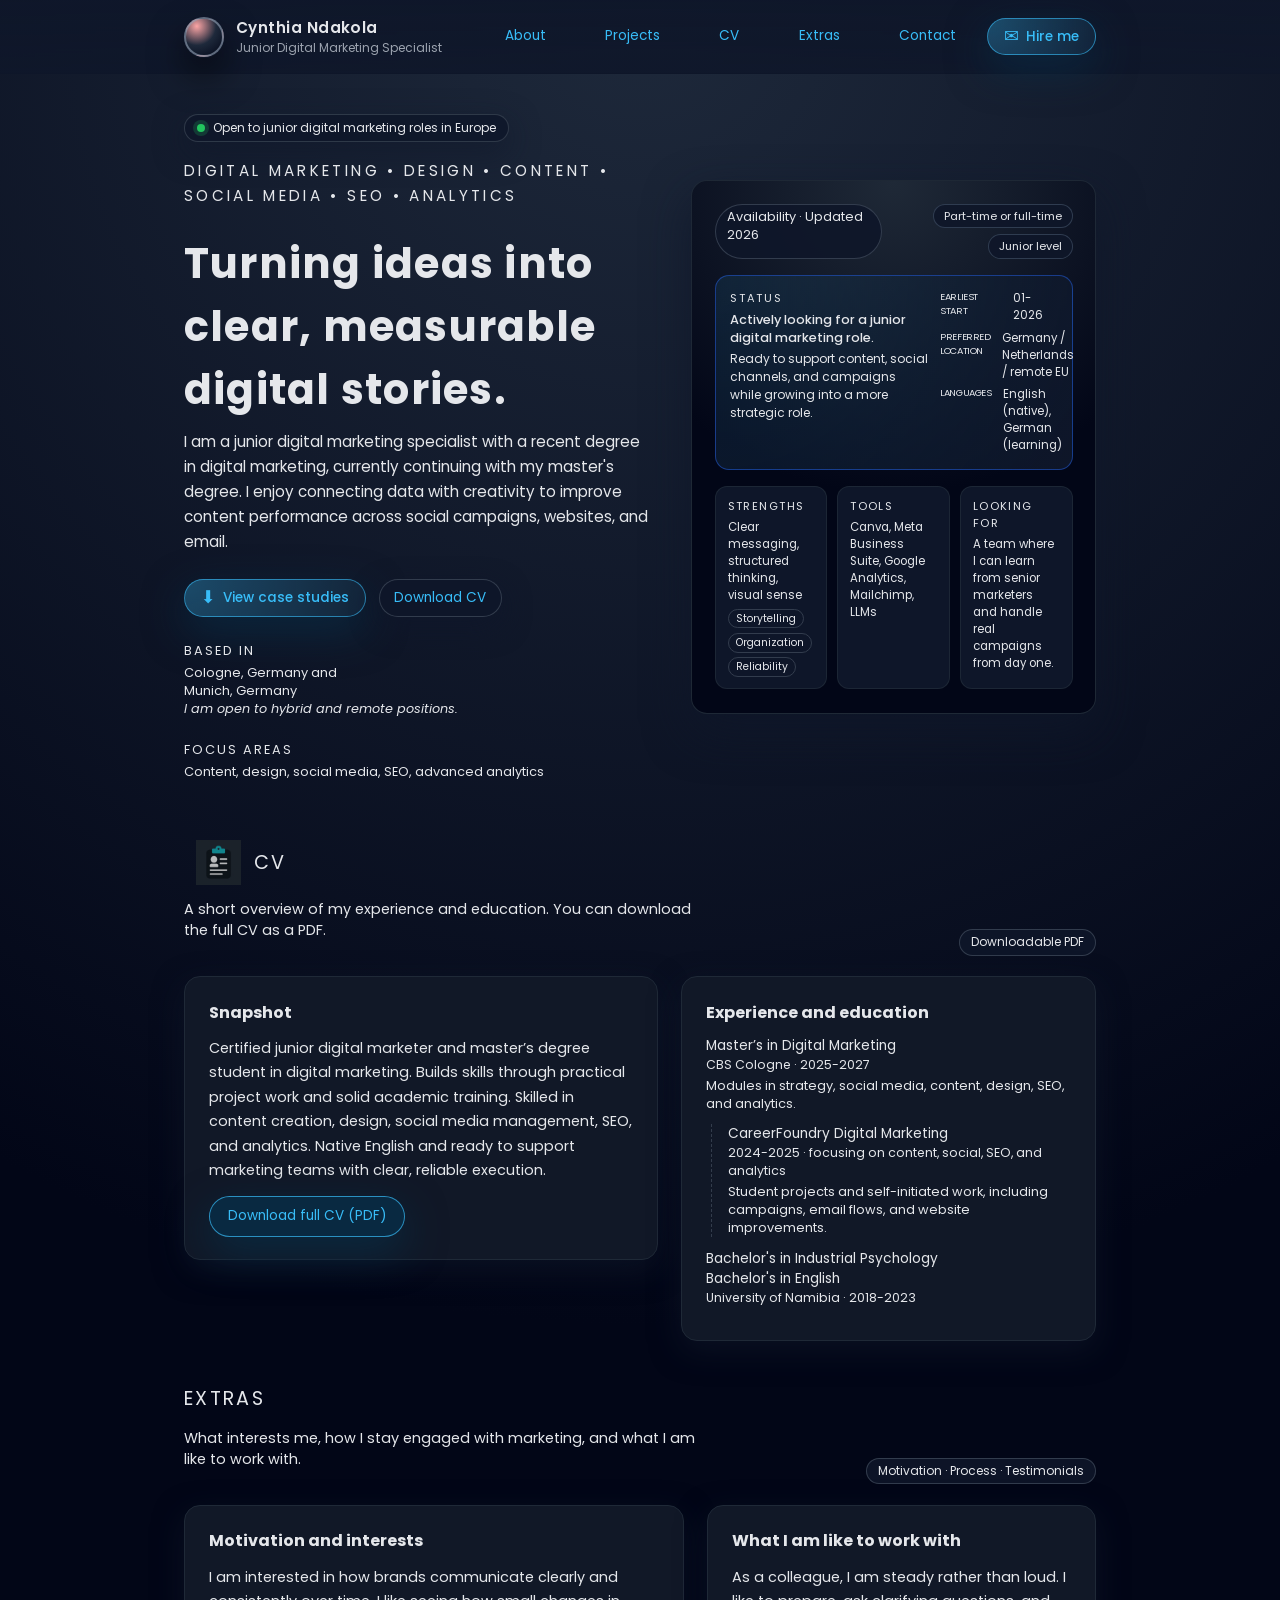
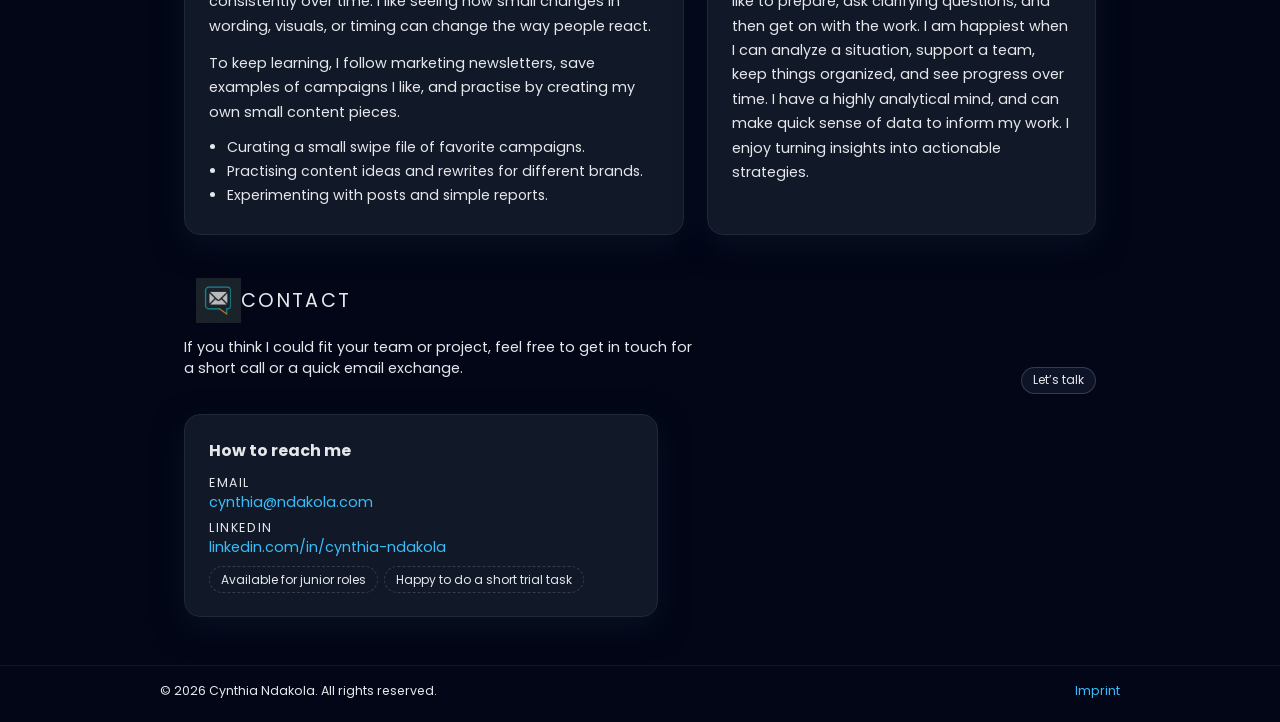
==== commit aa9a27f0: "added icons etc" ====
--- a/index.html
+++ b/index.html
@@ -130,11 +130,13 @@
 
 
       <section id="resume" class="section" aria-labelledby="resume-title">
-        <div class="section-header">
-          <div>
-            <div class="section-title">CV</div>
-            <p class="section-subtitle">
-              A short overview of my experience and education. You can download the full CV as a PDF.
+<div class="section-header">
+  <div>
+    <div class="section-title-row">
+      <img src="assets/cv.png" alt="CV " class="icon">
+      <div class="section-title">CV</div>
+    </div>
+    <p class="section-subtitle">              A short overview of my experience and education. You can download the full CV as a PDF.
             </p>
           </div>
           <div class="section-chip">Downloadable PDF</div>
@@ -221,9 +223,13 @@
       </section>
 
       <section id="contact" class="section" aria-labelledby="contact-title">
+
         <div class="section-header">
-          <div>
+        <div>
+          <div class="section-title-row">
+            <img src="assets/contact.png" alt="Contact" class="icon">
             <div class="section-title">Contact</div>
+          </div>
             <p class="section-subtitle">
               If you think I could fit your team or project, feel free to get in touch for a short call or a quick email exchange.
             </p>
--- a/mystyles.css
+++ b/mystyles.css
@@ -785,8 +785,11 @@
         grid-template-columns: minmax(0, 1fr);
         padding-top: 1.7rem;
       }
+      .hero-intro {
+        order: -1;
+      }
       .hero-panel {
-        order: -1;
+        order: 0;
       }
       .about-grid,
       .projects-grid,
@@ -827,3 +830,35 @@
         align-items: flex-start;
       }
     }
+
+
+.role-card {
+  display: flex;
+  gap: 2rem;
+  align-items: flex-start;
+}
+
+.role-card .role-text {
+  flex: 1 1 auto;
+}
+
+.role-graphic {
+  align-self: flex-end;     /* pushes it to the lower right of the card */
+  width: 220px;
+  max-width: 40%;
+  border-radius: 16px;
+}
+
+.section-title-row {
+  display: flex;
+  justify-content: space-between;
+  align-items: center;
+  width: 20%;
+}
+.icon {
+  width: 45px;
+  height: 45px;
+  opacity: 0.9;
+  margin-left: 12px;
+  flex-shrink: 0;
+}}
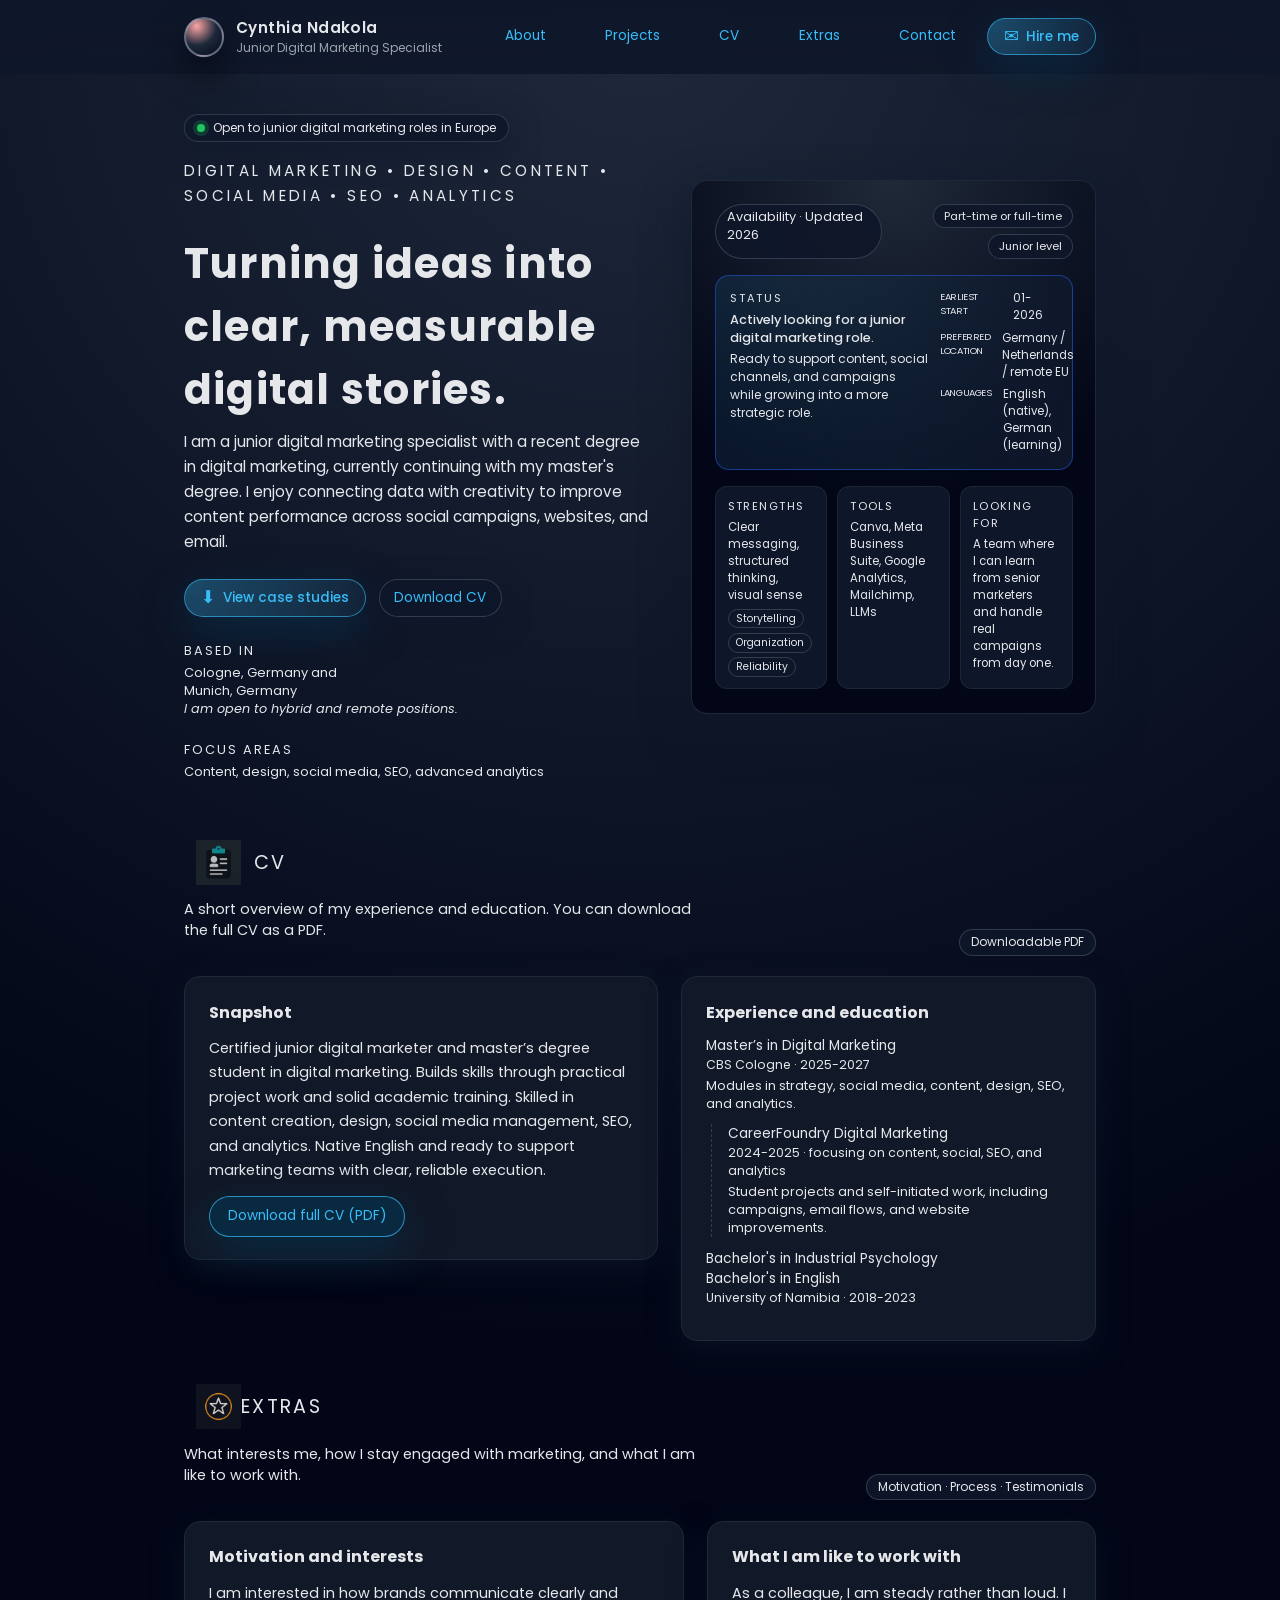
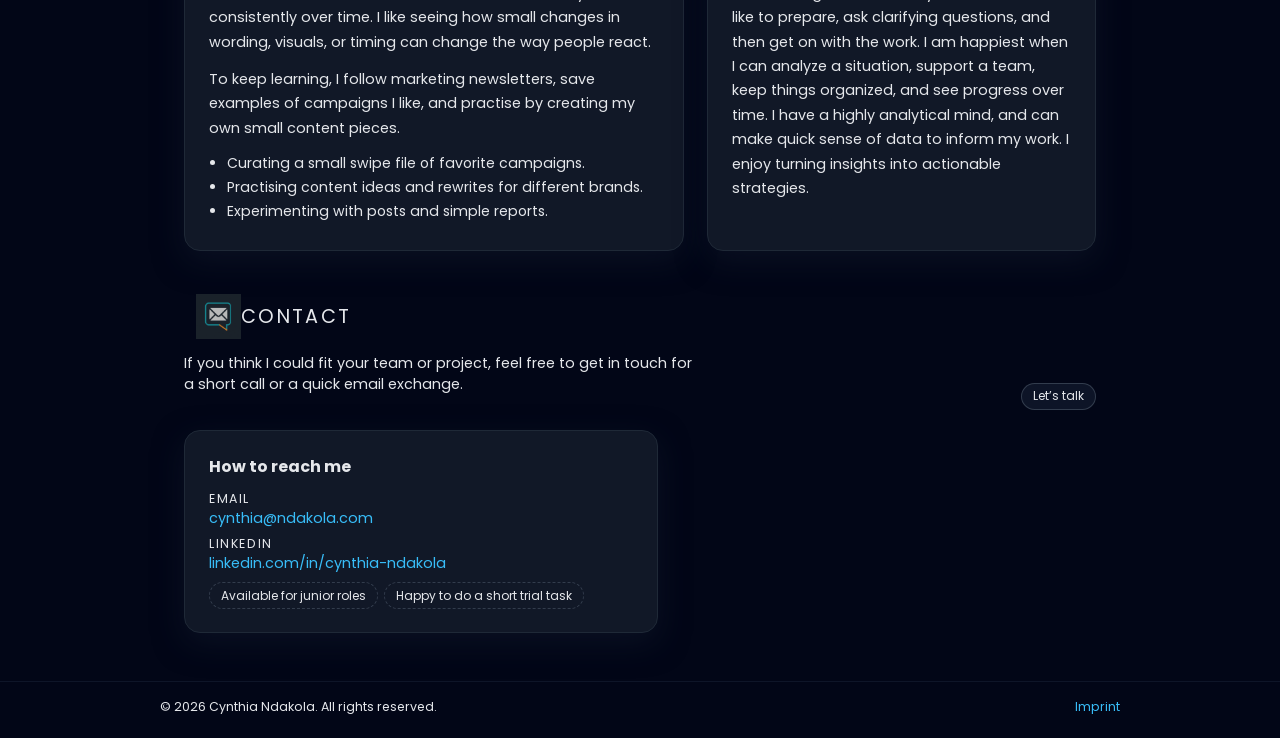
==== commit 82e11581: "icon for extras" ====
--- a/index.html
+++ b/index.html
@@ -185,7 +185,10 @@
       <section id="extras" class="section" aria-labelledby="extras-title">
         <div class="section-header">
           <div>
+          <div class="section-title-row">
+            <img src="assets/extras.png" alt="Extras" class="icon">
             <div class="section-title">Extras</div>
+          </div>
             <p class="section-subtitle">
               What interests me, how I stay engaged with marketing, and what I am like to work with.
             </p>
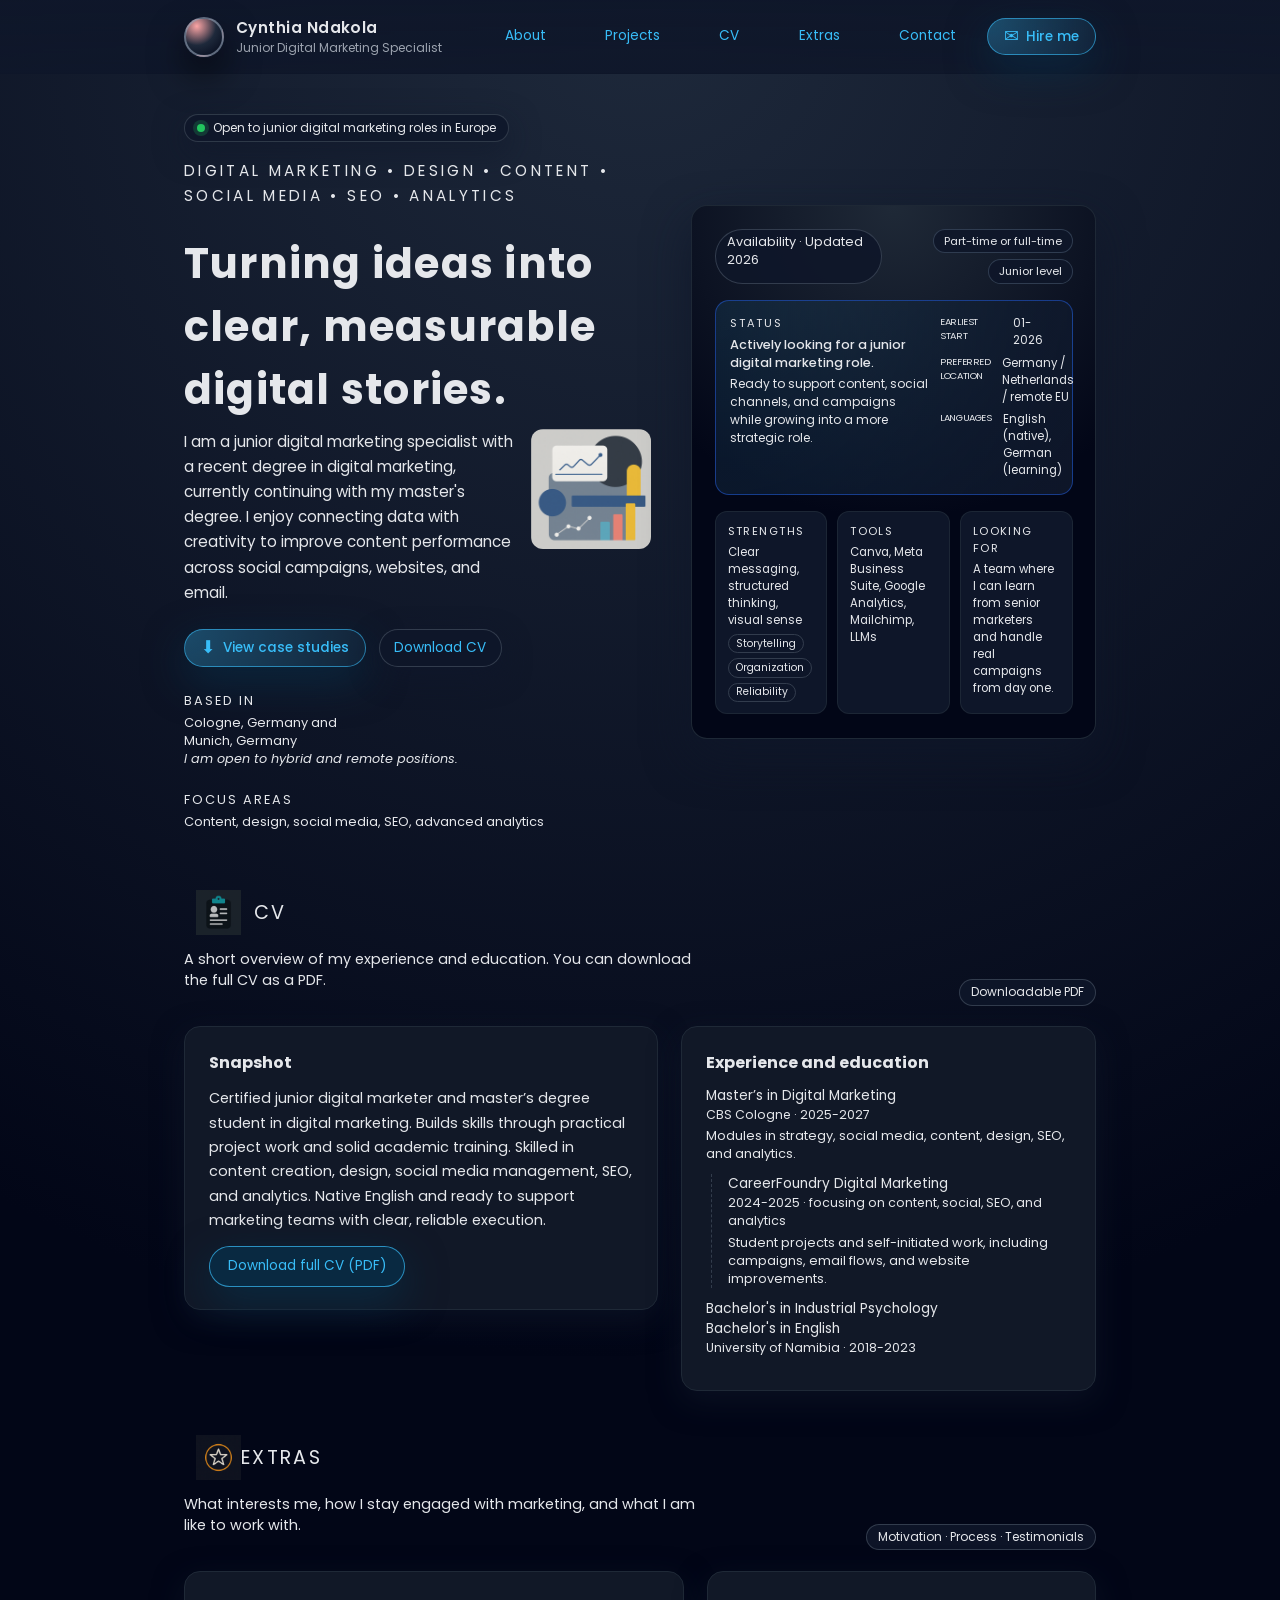
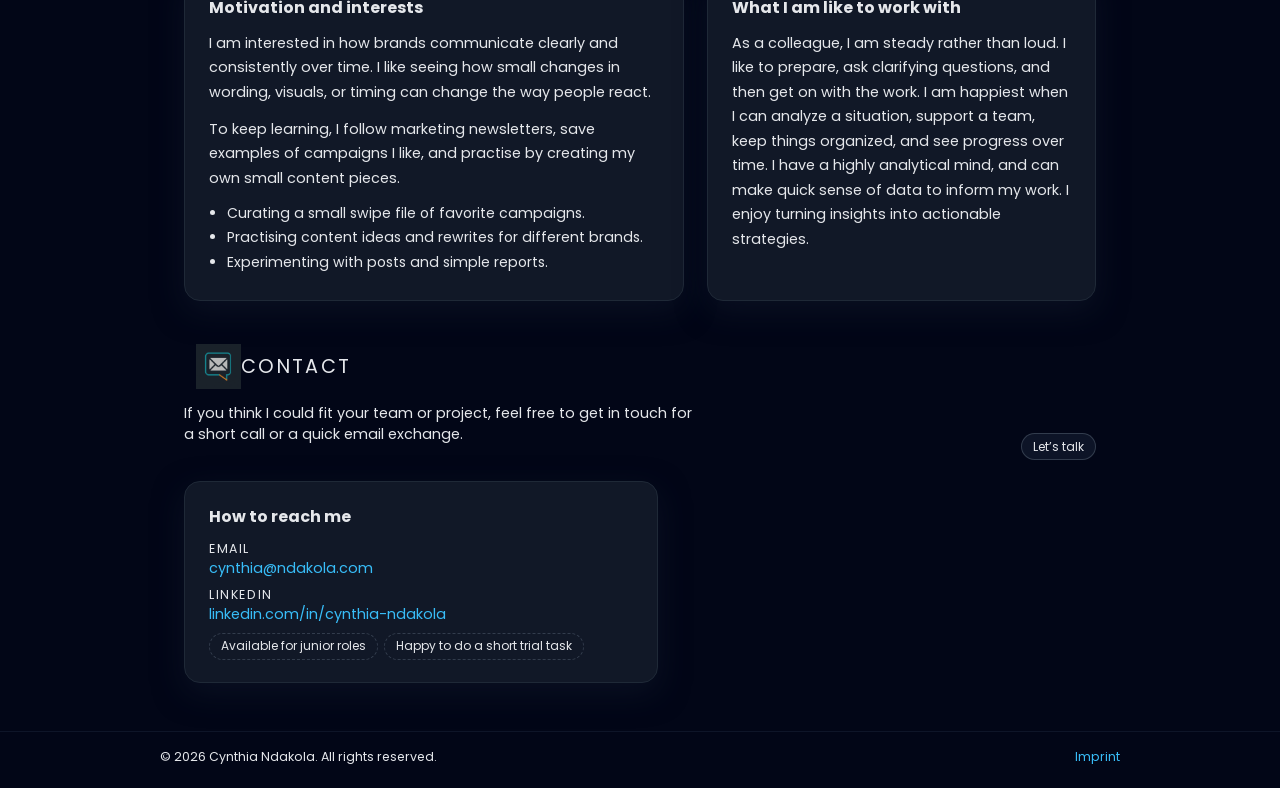
==== commit e71f3eb9: "and a thumbnail" ====
--- a/index.html
+++ b/index.html
@@ -46,6 +46,8 @@
           </div>
           <p id="hero-title" class="hero-role">Digital marketing • Design • Content • Social Media • SEO • Analytics</p>
           <h1>Turning ideas into clear, measurable digital stories.</h1>
+                      <img src="assets/thumb.png" align="right" style="width:120px; border-radius:12px; margin-left:1rem; margin-bottom:0.5rem; margin-top:0px; clip-path: inset(0px 0 0 0);" aria-hidden="true">
+
           <p>
             I am a junior digital marketing specialist with a recent degree in digital marketing, currently continuing with my master's degree.
             I enjoy connecting data with creativity to improve content performance across social campaigns, websites, and email.
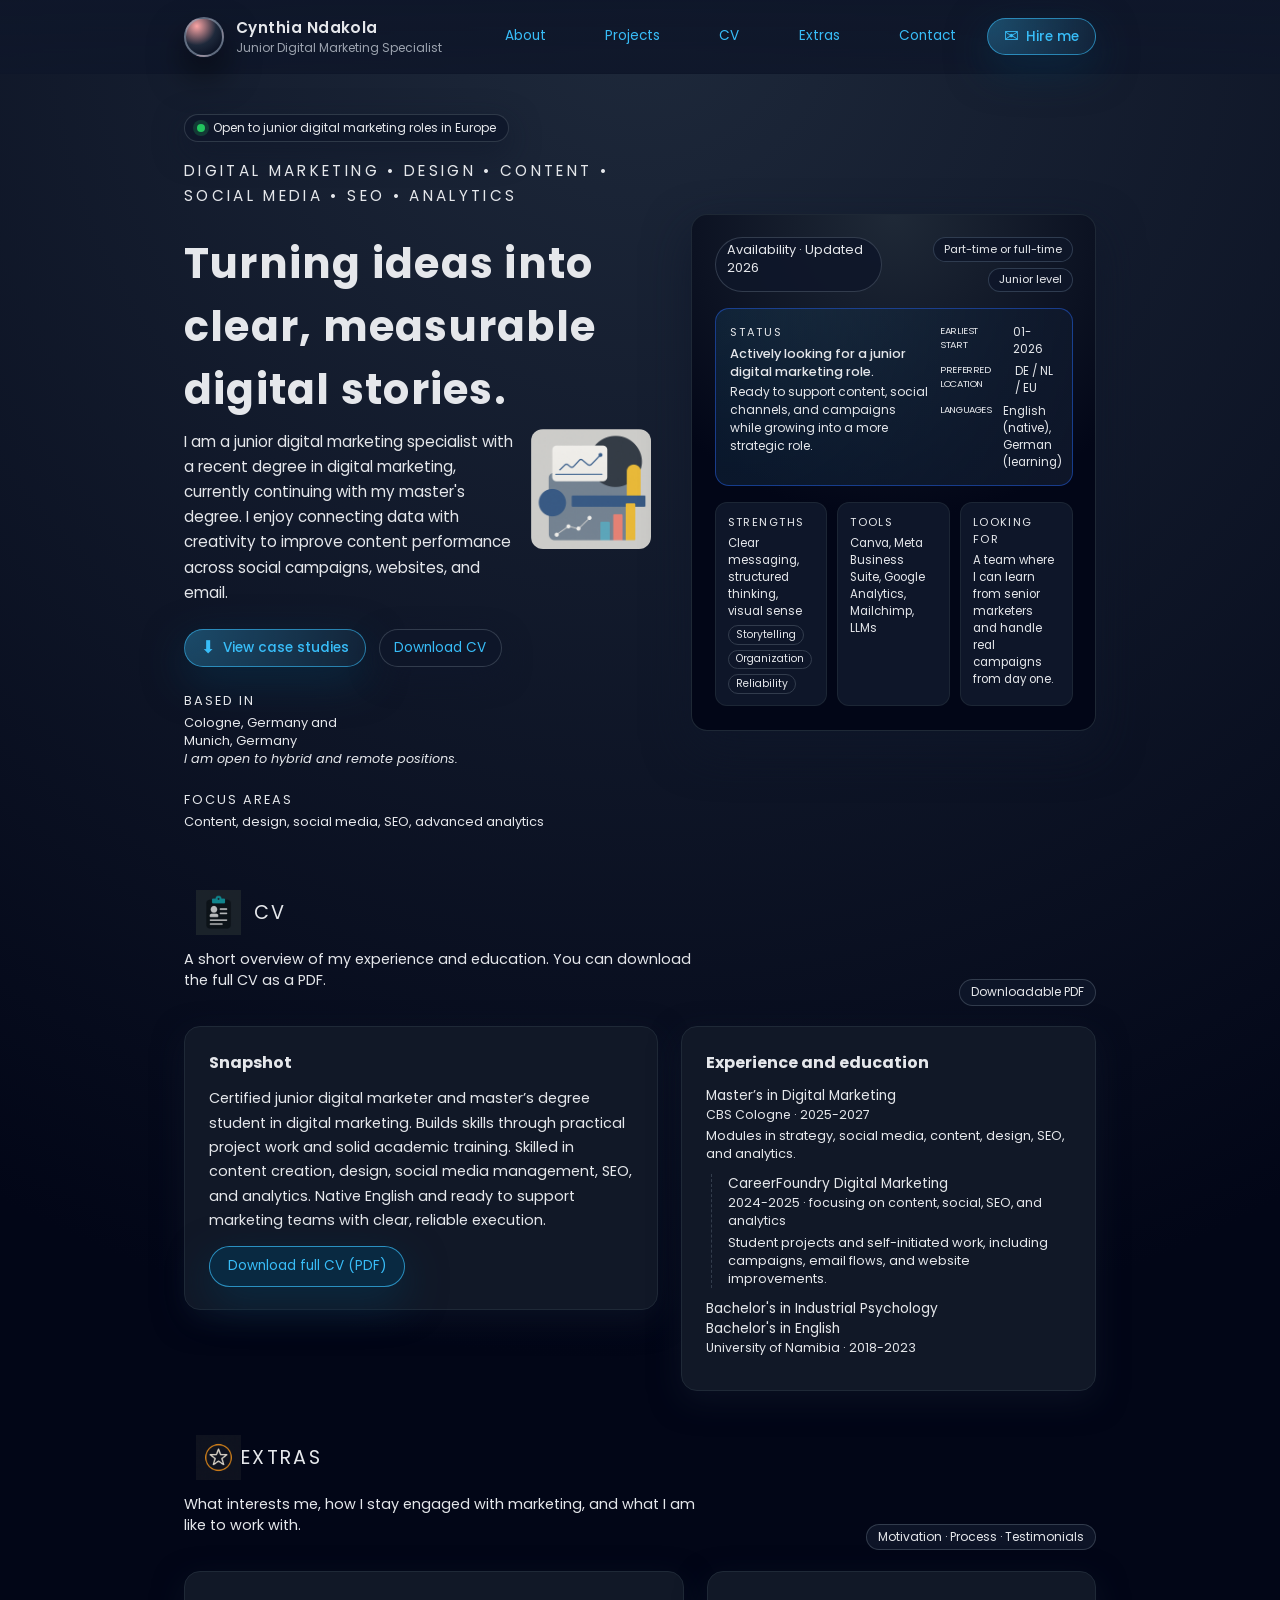
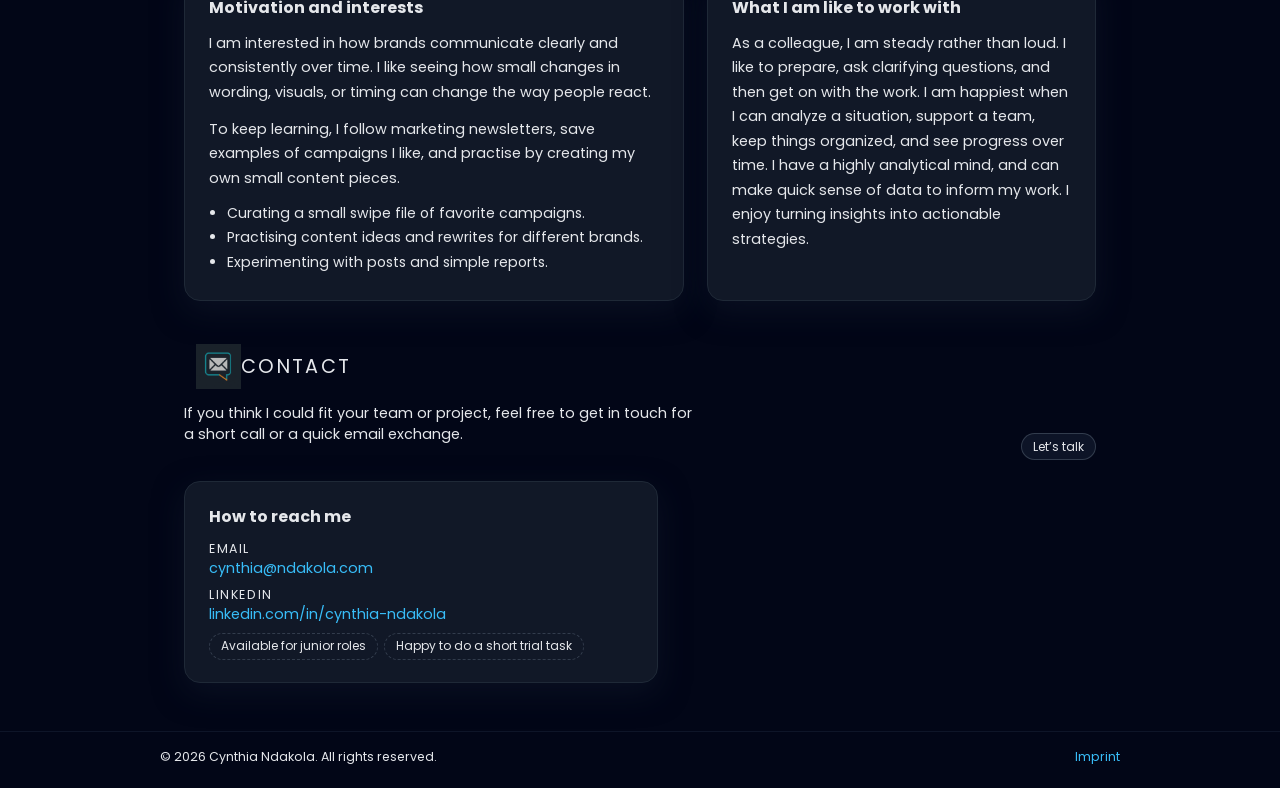
==== commit 55fb5a54: "location abbrev" ====
--- a/index.html
+++ b/index.html
@@ -99,7 +99,7 @@
               </div>
               <div class="metric">
                 <span class="metric-label">Preferred location</span>
-                <span class="metric-value">Germany / Netherlands / remote EU</span>
+                <span class="metric-value">DE / NL / EU</span>
               </div>
               <div class="metric">
                 <span class="metric-label">Languages</span>
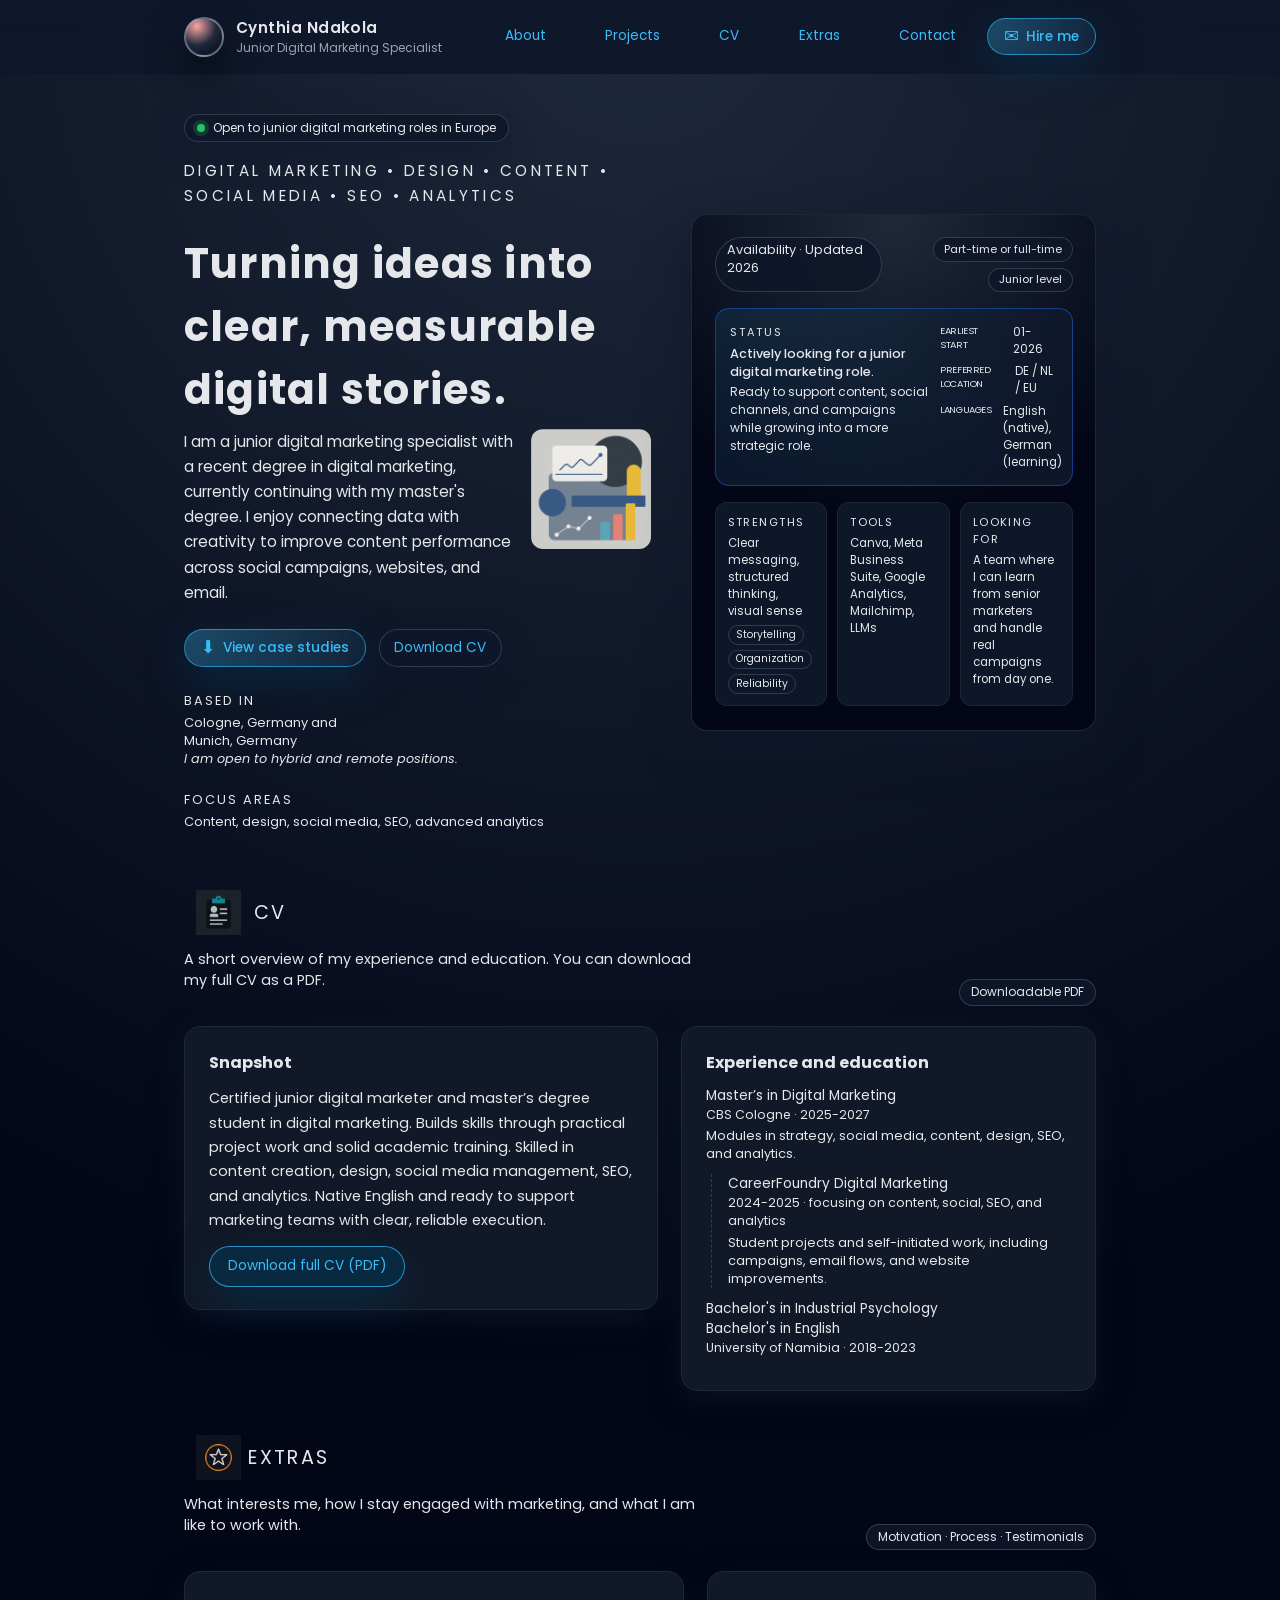
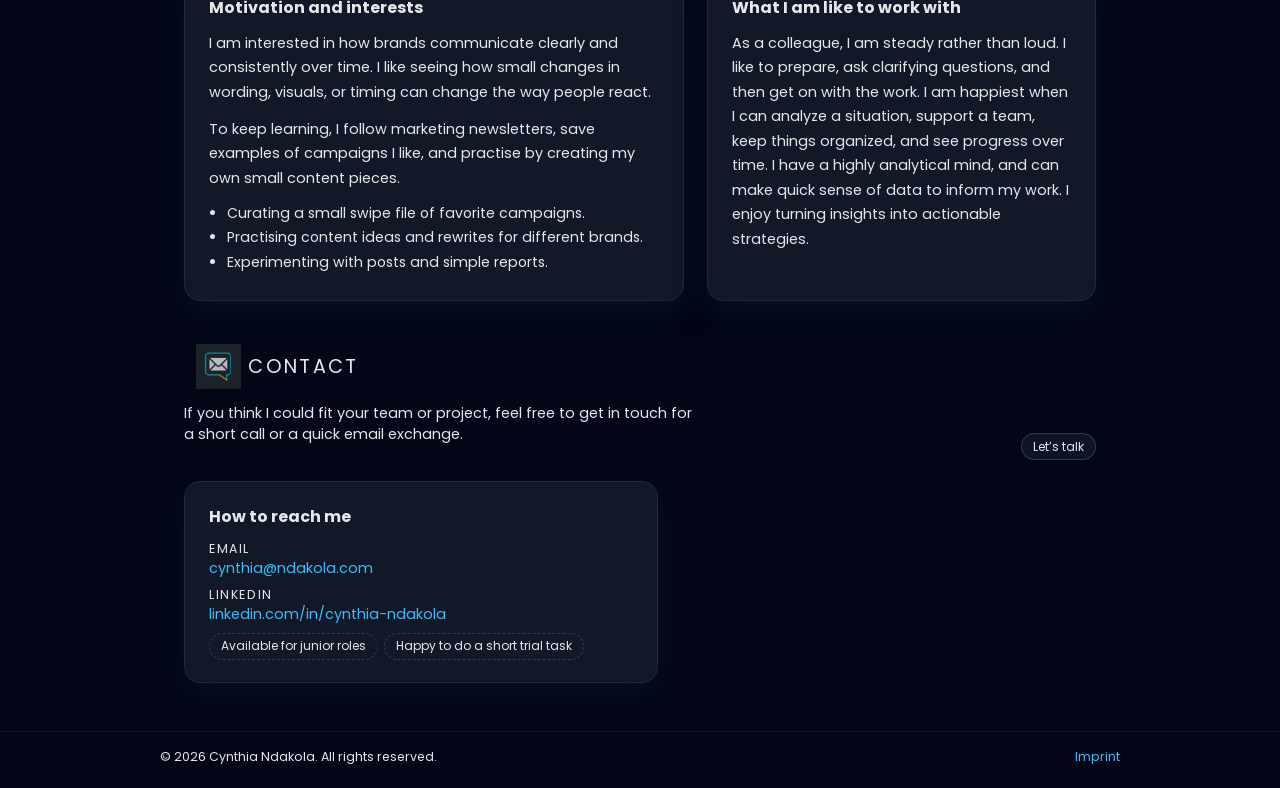
==== commit 3d90a782: "spacing solved" ====
--- a/index.html
+++ b/index.html
@@ -135,10 +135,10 @@
 <div class="section-header">
   <div>
     <div class="section-title-row">
-      <img src="assets/cv.png" alt="CV " class="icon">
-      <div class="section-title">CV</div>
+      <img src="assets/cv.png" alt="CV" class="icon">
+      <div class="section-title">&nbsp;CV</div>
     </div>
-    <p class="section-subtitle">              A short overview of my experience and education. You can download the full CV as a PDF.
+    <p class="section-subtitle">A short overview of my experience and education. You can download my full CV as a PDF.
             </p>
           </div>
           <div class="section-chip">Downloadable PDF</div>
@@ -189,7 +189,7 @@
           <div>
           <div class="section-title-row">
             <img src="assets/extras.png" alt="Extras" class="icon">
-            <div class="section-title">Extras</div>
+            <div class="section-title">&nbsp;Extras</div>
           </div>
             <p class="section-subtitle">
               What interests me, how I stay engaged with marketing, and what I am like to work with.
@@ -233,7 +233,7 @@
         <div>
           <div class="section-title-row">
             <img src="assets/contact.png" alt="Contact" class="icon">
-            <div class="section-title">Contact</div>
+            <div class="section-title">&nbsp;Contact</div>
           </div>
             <p class="section-subtitle">
               If you think I could fit your team or project, feel free to get in touch for a short call or a quick email exchange.
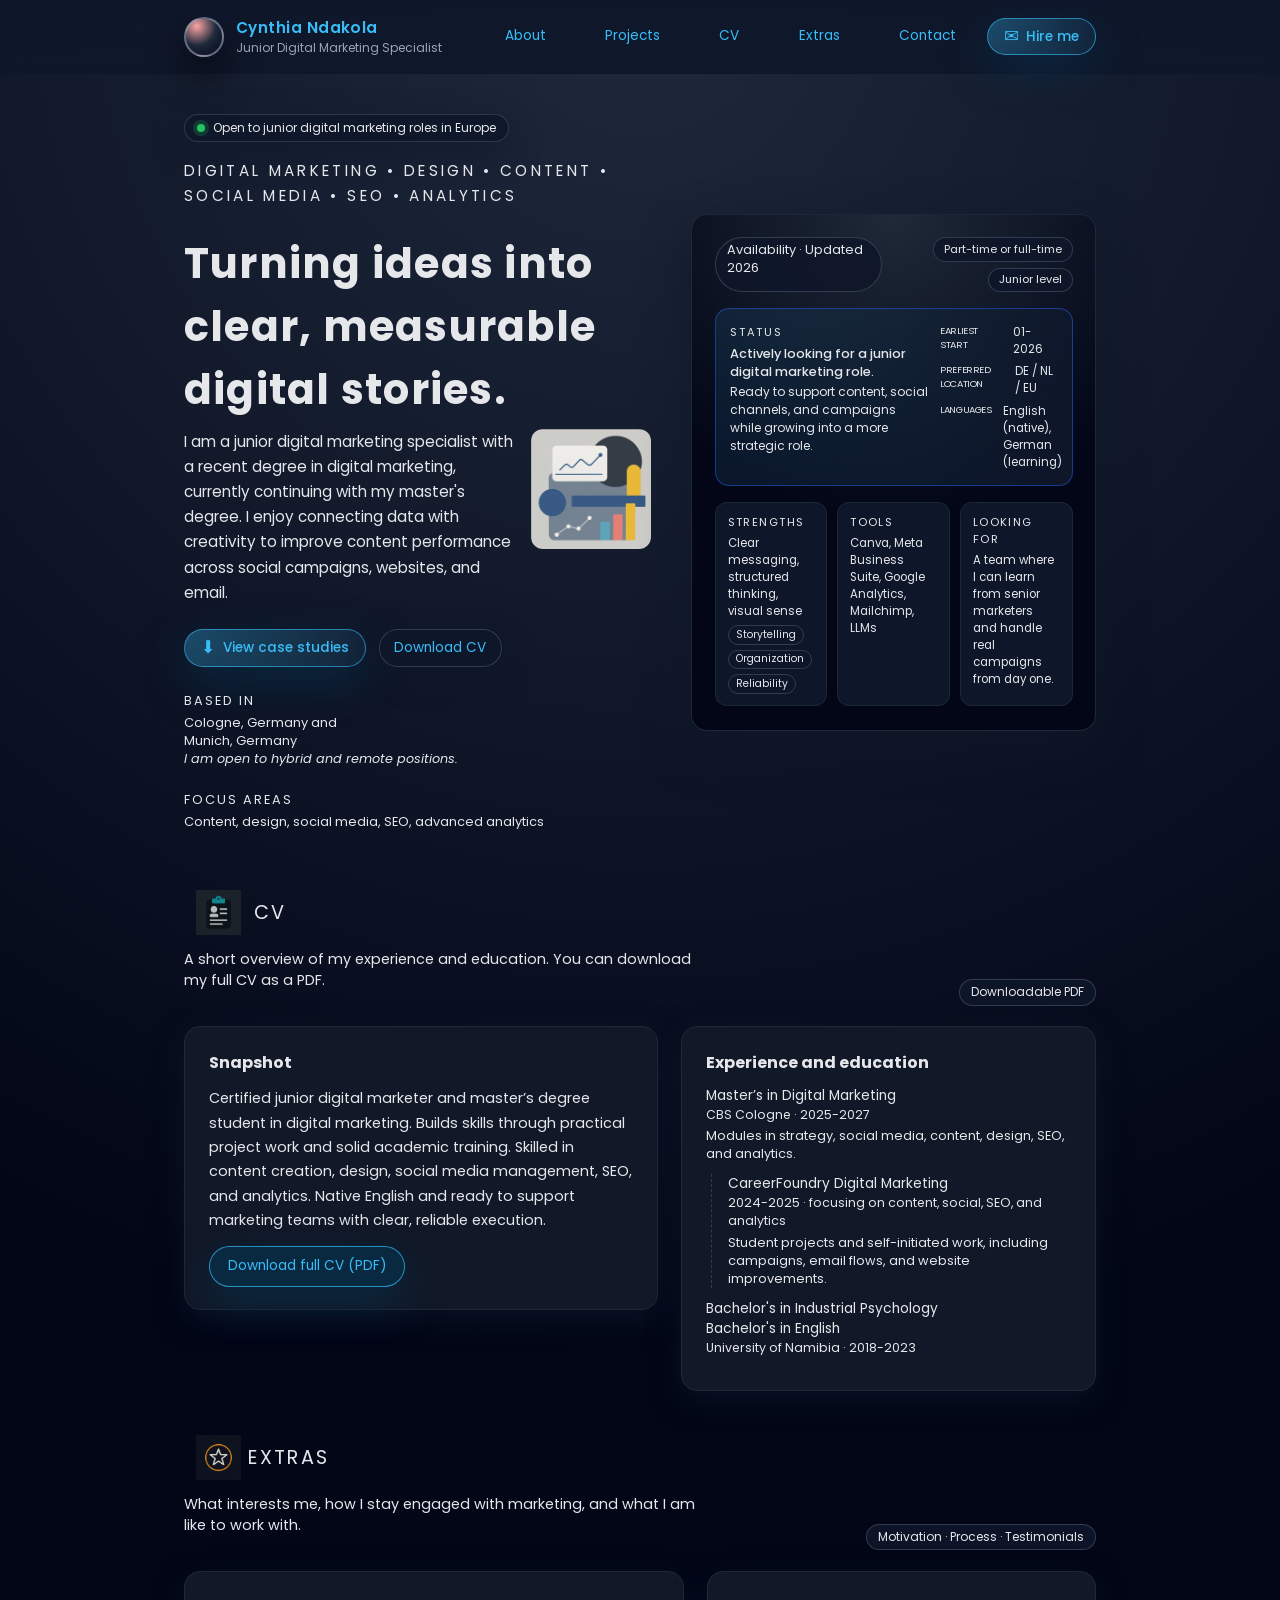
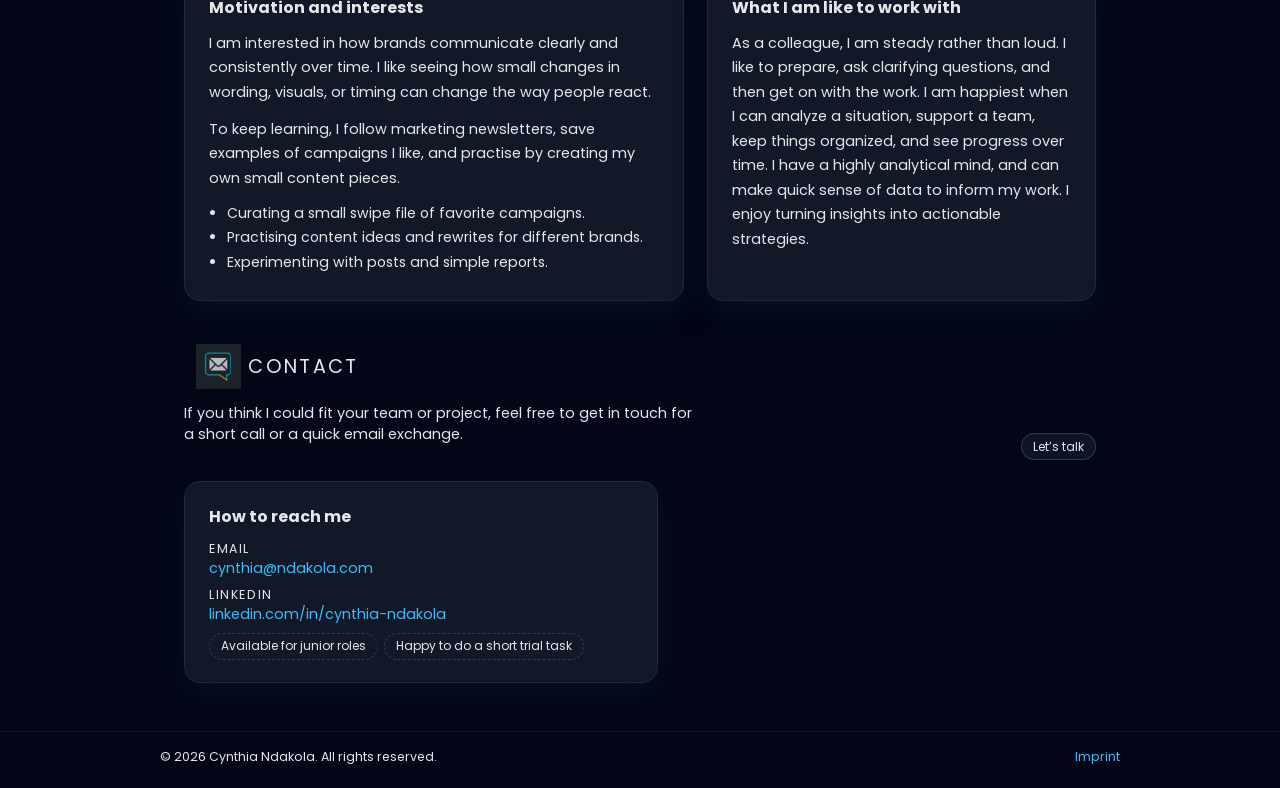
==== commit 6aa6391b: "add home link everywhere" ====
--- a/index.html
+++ b/index.html
@@ -13,9 +13,9 @@
     <header>
       <div class="nav-inner">
         <div class="nav-brand">
-          <div class="avatar" aria-hidden="true"></div>
+          <a href="/" style="display:inline-block;"><div class="avatar" aria-hidden="true"></div></a>
           <div>
-            <div class="nav-title">Cynthia Ndakola</div>
+            <div class="nav-title"><a href="/">Cynthia Ndakola</a></div>
             <div class="nav-subtitle">Junior Digital Marketing Specialist</div>
           </div>
         </div>
